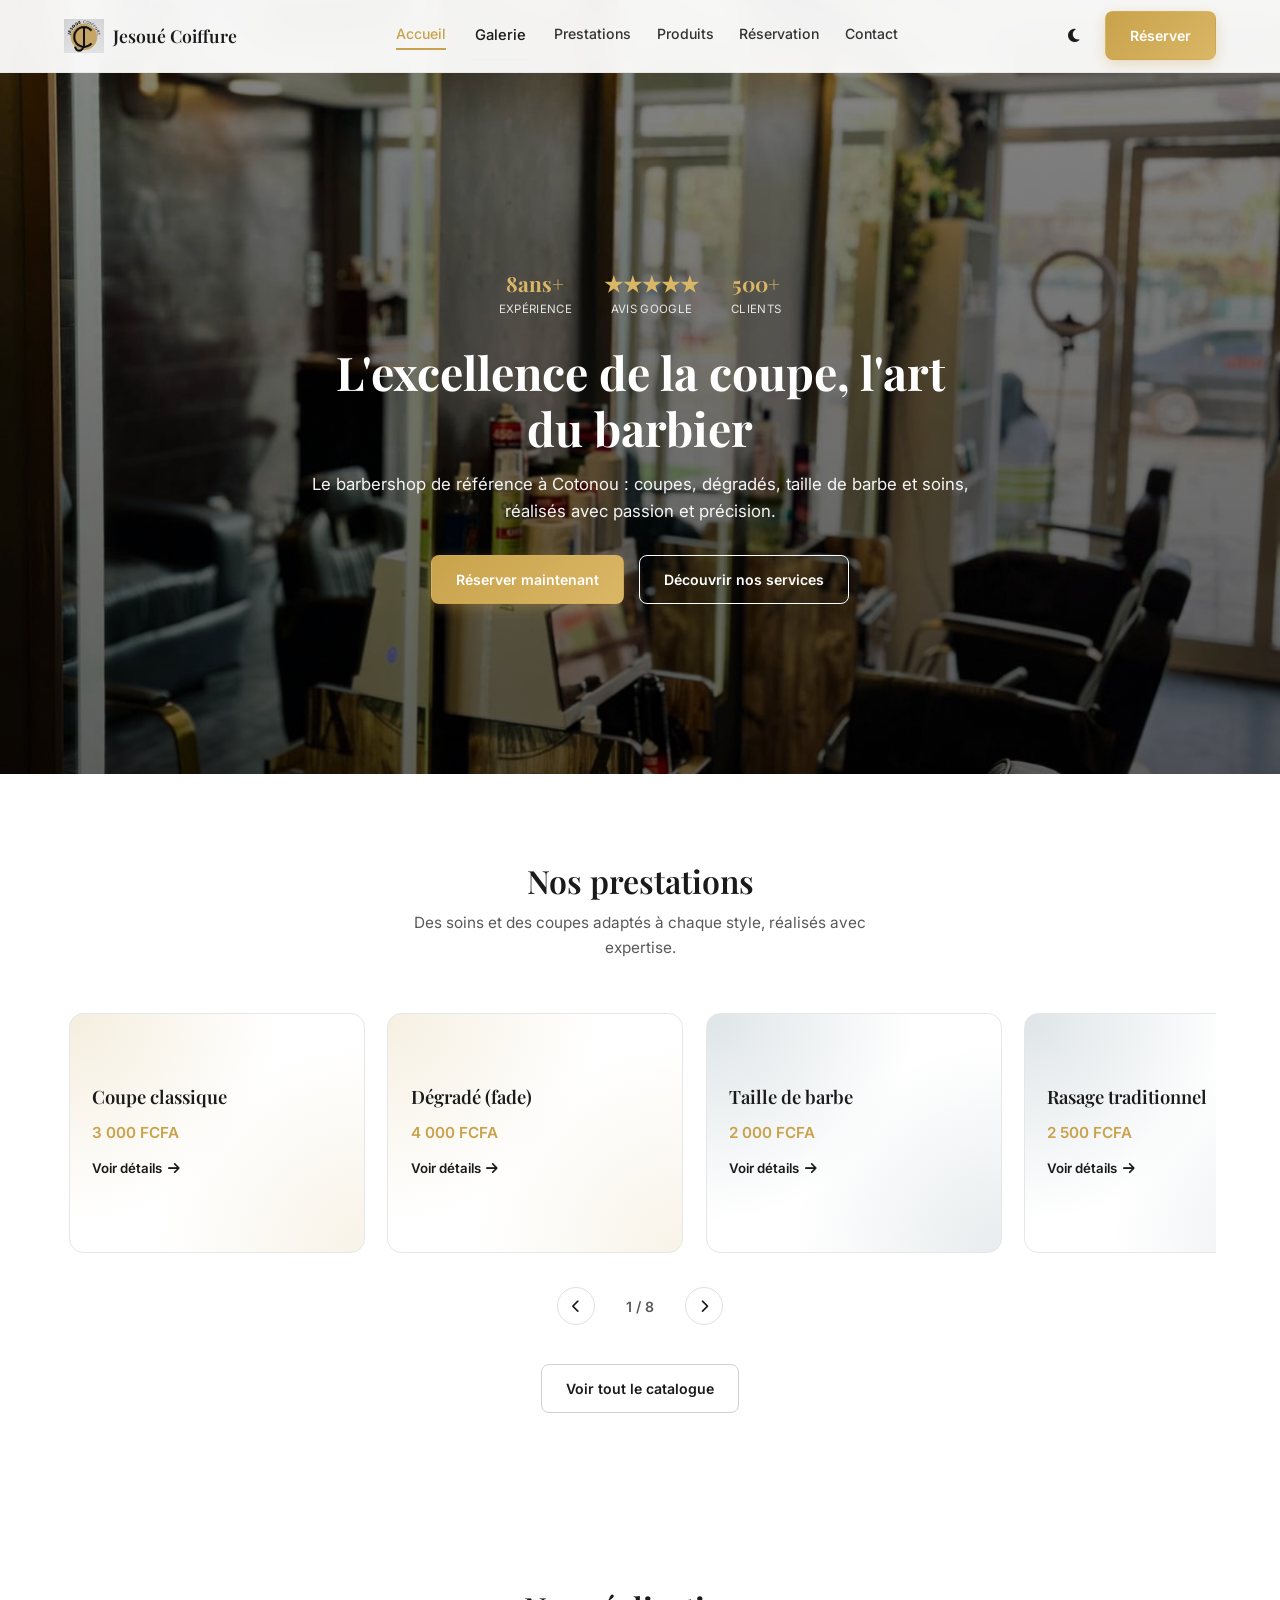
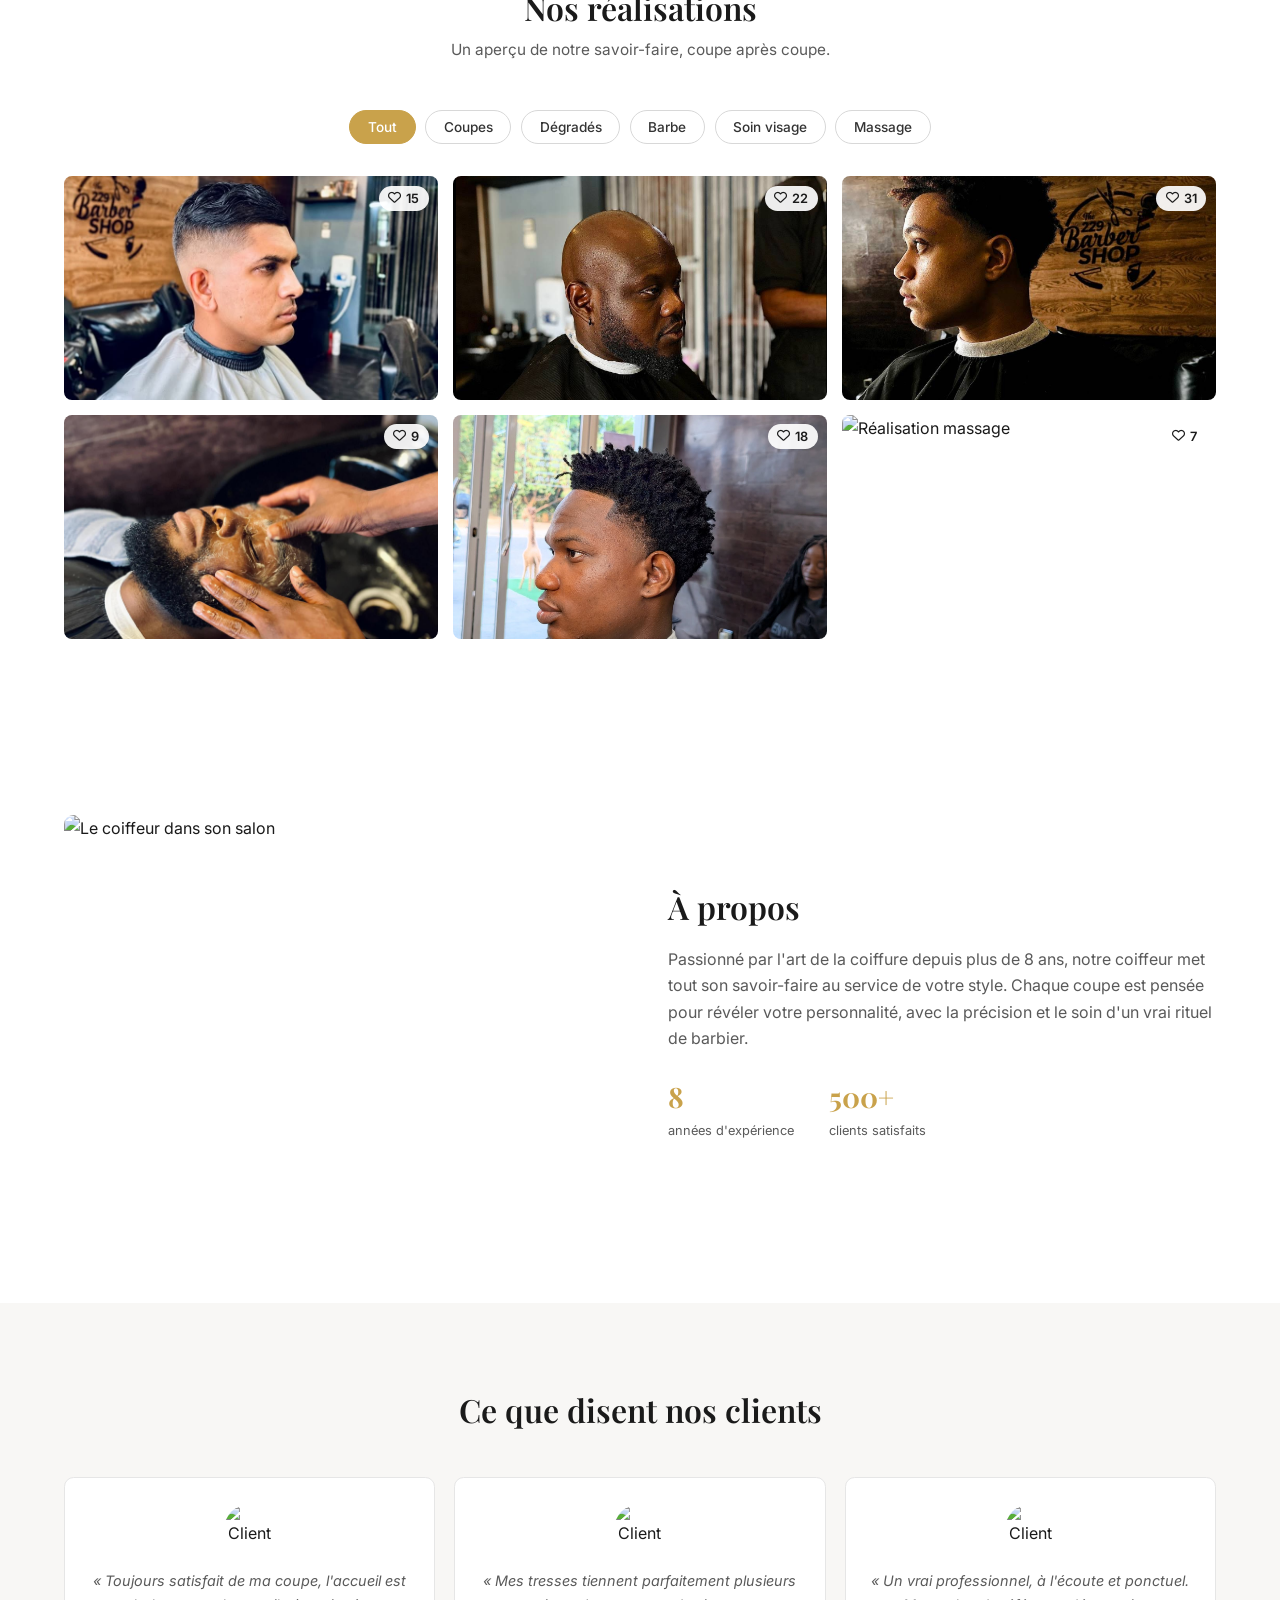
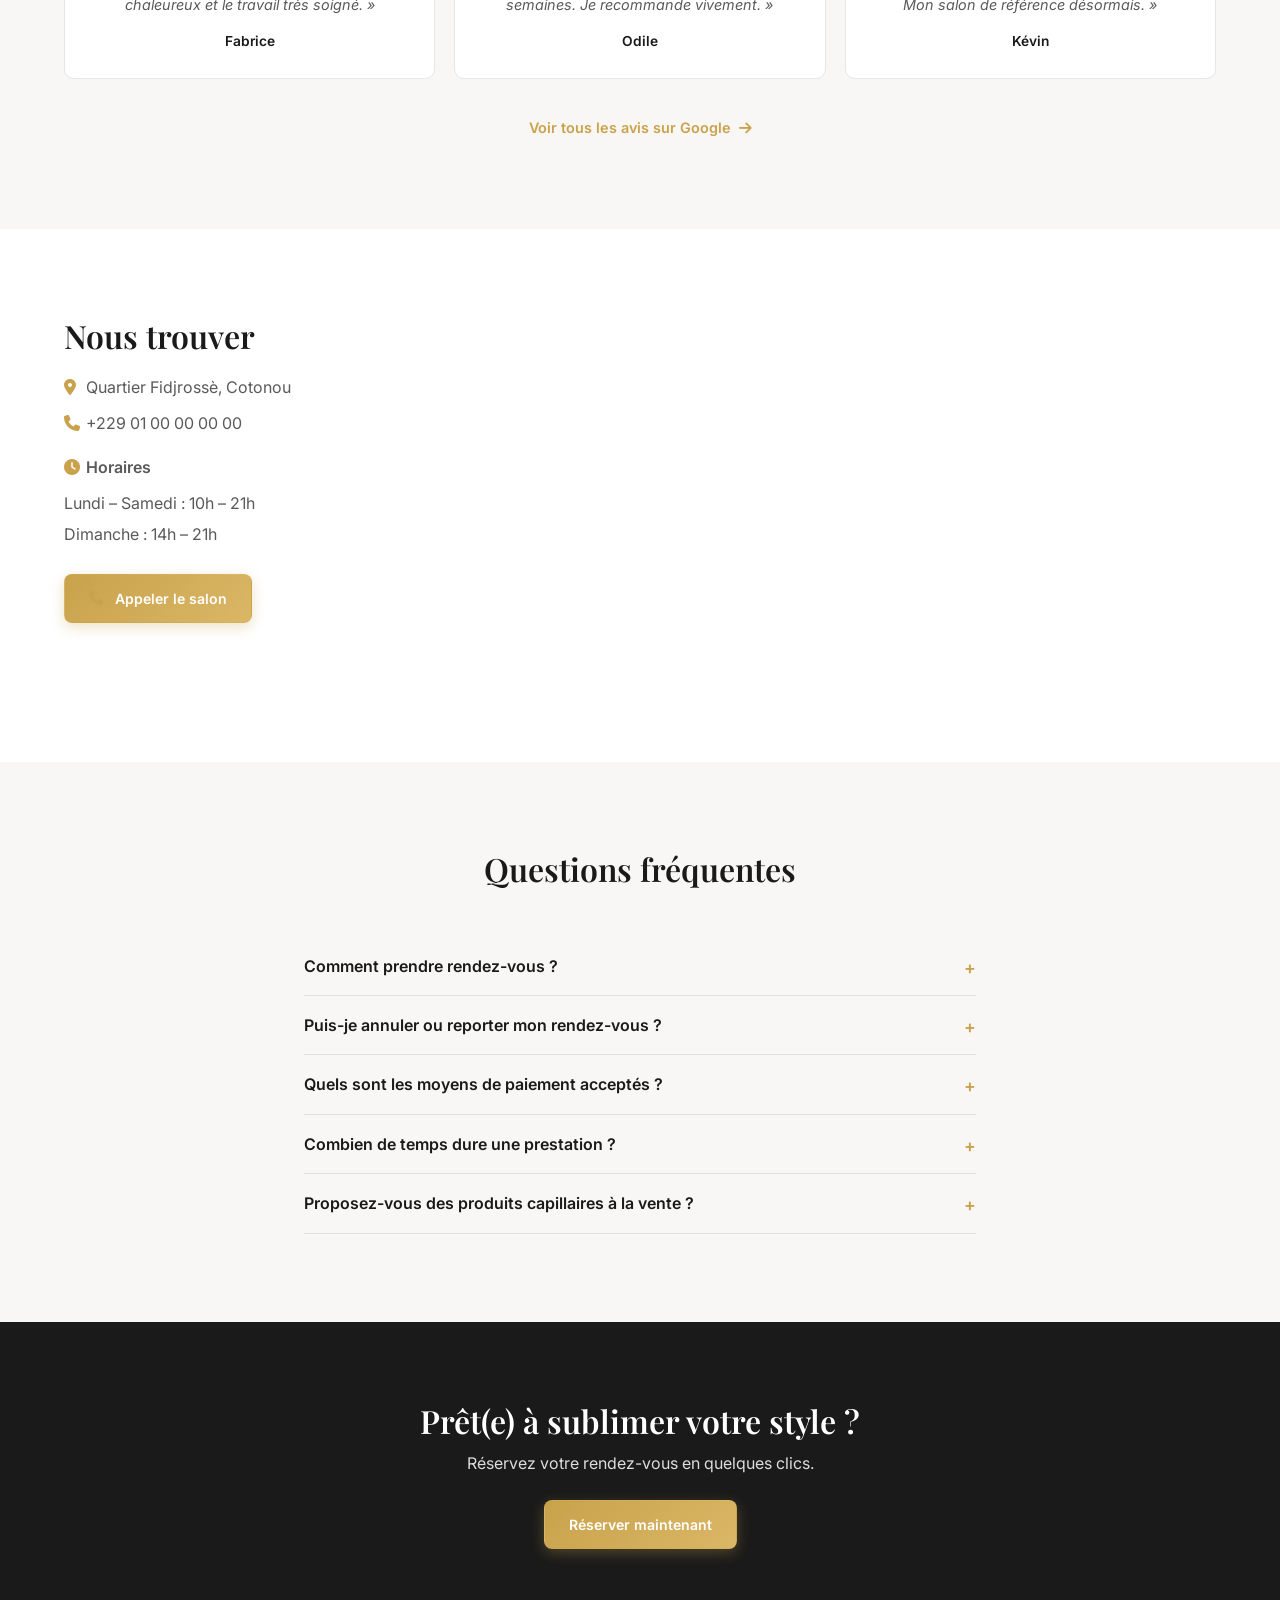
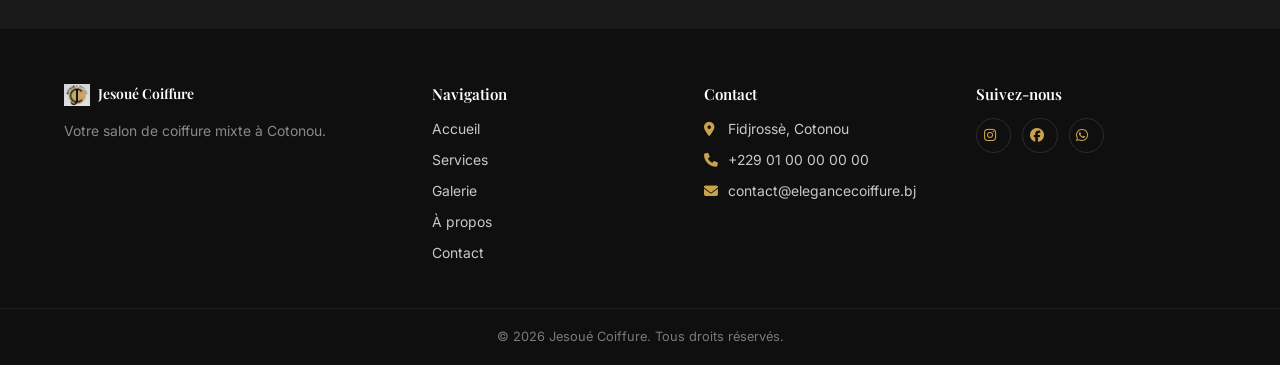
==== index.html @ 3d589f44 "Add files via upload" ====
<!DOCTYPE html>
<html lang="fr" data-theme="light">
<head>
  <meta charset="UTF-8">
  <meta name="viewport" content="width=device-width, initial-scale=1.0">
  <title>Jesoué Coiffure Salon de coiffure homme à Cotonou</title>
  <meta name="description" content="Jesoué Coiffure, salon de coiffure et barbier homme à Cotonou. Coupes, dégradés, taille de barbe et soins. Réservez votre rendez-vous en ligne.">

  <link rel="icon" type="image/png" href="img/logo-coif.jpg">

  <link rel="stylesheet" href="https://cdnjs.cloudflare.com/ajax/libs/font-awesome/6.5.1/css/all.min.css">

  <link rel="preconnect" href="https://fonts.googleapis.com">
  <link rel="preconnect" href="https://fonts.gstatic.com" crossorigin>
  <link href="https://fonts.googleapis.com/css2?family=Playfair+Display:wght@600;700;800&family=Inter:wght@400;500;600;700&display=swap" rel="stylesheet">

  <link rel="stylesheet" href="css/accueil.css">
</head>
<body>

  <!-- Navigation -->
  <header class="navbar" id="navbar">
    <div class="nav-conteneur">
      <a href="index.html" class="nav-logo">
        <img src="img/logo-coif.jpg" alt="Logo Jesoué Coiffure" class="nav-logo-img">
        <span class="nav-logo-nom">Jesoué Coiffure</span>
      </a>

      <nav class="nav-capsule-wrap">
        <a href="index.html" class="nav-lien nav-lien--actif">Accueil</a>
        <a href="index.html#galerie" class="nav-mobile-lien">Galerie</a>
        <a href="services.html" class="nav-lien">Prestations</a>
        <a href="produits.html" class="nav-lien">Produits</a>
        <a href="reservation.html" class="nav-lien">Réservation</a>
        <a href="index.html#contact" class="nav-lien">Contact</a>
      </nav>

      <div class="nav-droite">
        <button class="nav-outil-btn" id="themeToggle" aria-label="Changer de thème">
          <i class="fa-solid fa-moon"></i>
        </button>
        <a href="reservation.html" class="bouton-principal nav-cta">Réserver</a>
        <button class="hamburger" id="burgerBtn" aria-label="Ouvrir le menu">
          <i class="fa-solid fa-bars"></i>
        </button>
      </div>
    </div>

    <!-- Menu mobile déroulant -->
    <div class="nav-mobile" id="navMobile">
      <a href="index.html" class="nav-mobile-lien">Accueil</a>
      <a href="index.html#galerie" class="nav-mobile-lien">Galerie</a>
      <a href="services.html" class="nav-mobile-lien">Prestations</a>
      <a href="produits.html" class="nav-mobile-lien">Produits</a>
      <a href="reservation.html" class="nav-mobile-lien">Réservation</a>
      <a href="index.html#contact" class="nav-mobile-lien">Contact</a>
      <a href="reservation.html" class="bouton-principal nav-mobile-cta">Réserver</a>
    </div>
  </header>

  <!-- Héros -->
  <section class="hero">
    <div class="hero-voile"></div>
    <div class="hero-contenu">
      <div class="hero-badges">
        <div class="hero-badge">
          <span class="hero-badge-nombre">8ans+</span>
          <span class="hero-badge-libelle">Expérience</span>
        </div>
        <div class="hero-badge">
          <span class="hero-badge-nombre">★★★★★</span>
          <span class="hero-badge-libelle">Avis Google</span>
        </div>
        <div class="hero-badge">
          <span class="hero-badge-nombre">500+</span>
          <span class="hero-badge-libelle">Clients</span>
        </div>
      </div>
      <h1 class="hero-titre">L'excellence de la coupe, l'art du barbier</h1>
      <p class="hero-soustitre">Le barbershop de référence à Cotonou : coupes, dégradés, taille de barbe et soins, réalisés avec passion et précision.</p>
      <div class="hero-boutons">
        <a href="reservation.html" class="bouton-principal">Réserver maintenant</a>
        <a href="services.html" class="bouton-secondaire">Découvrir nos services</a>
      </div>
    </div>
  </section>

  <!-- Services (aperçu en cartes) -->
  <section class="section" id="services">
    <div class="section-conteneur">
      <div class="section-entete">
        <h2>Nos prestations</h2>
        <p>Des soins et des coupes adaptés à chaque style, réalisés avec expertise.</p>
      </div>

      <div class="grille-services">
        <article class="carte-service carte-service--coupe" data-service-id="coupe-classique">
          <div class="carte-service-corps">
            <h3 class="carte-service-titre">Coupe classique</h3>
            <p class="carte-service-prix">3 000 FCFA</p>
            <a href="services.html#coupe-classique" class="lien-details">Voir détails <i class="fa-solid fa-arrow-right"></i></a>
          </div>
        </article>

        <article class="carte-service carte-service--degrade" data-service-id="degrade-fade">
          <div class="carte-service-corps">
            <h3 class="carte-service-titre">Dégradé (fade)</h3>
            <p class="carte-service-prix">4 000 FCFA</p>
            <a href="services.html#degrade-fade" class="lien-details">Voir détails <i class="fa-solid fa-arrow-right"></i></a>
          </div>
        </article>

        <article class="carte-service carte-service--barbe" data-service-id="taille-barbe">
          <div class="carte-service-corps">
            <h3 class="carte-service-titre">Taille de barbe</h3>
            <p class="carte-service-prix">2 000 FCFA</p>
            <a href="services.html#taille-barbe" class="lien-details">Voir détails <i class="fa-solid fa-arrow-right"></i></a>
          </div>
        </article>

        <article class="carte-service carte-service--barbe" data-service-id="rasage">
          <div class="carte-service-corps">
            <h3 class="carte-service-titre">Rasage traditionnel</h3>
            <p class="carte-service-prix">2 500 FCFA</p>
            <a href="services.html#rasage" class="lien-details">Voir détails <i class="fa-solid fa-arrow-right"></i></a>
          </div>
        </article>

        <article class="carte-service carte-service--soin" data-service-id="soin-visage">
          <div class="carte-service-corps">
            <h3 class="carte-service-titre">Soin visage</h3>
            <p class="carte-service-prix">4 000 FCFA</p>
            <a href="services.html#soin-visage" class="lien-details">Voir détails <i class="fa-solid fa-arrow-right"></i></a>
          </div>
        </article>

        <article class="carte-service carte-service--soin" data-service-id="massage">
          <div class="carte-service-corps">
            <h3 class="carte-service-titre">Massage</h3>
            <p class="carte-service-prix">5 000 FCFA</p>
            <a href="services.html#massage" class="lien-details">Voir détails <i class="fa-solid fa-arrow-right"></i></a>
          </div>
        </article>

        <article class="carte-service carte-service--coupe" data-service-id="locks">
          <div class="carte-service-corps">
            <h3 class="carte-service-titre">Locks</h3>
            <p class="carte-service-prix">7 000 FCFA</p>
            <a href="services.html#locks" class="lien-details">Voir détails <i class="fa-solid fa-arrow-right"></i></a>
          </div>
        </article>

        <article class="carte-service carte-service--soin" data-service-id="soin-capillaire">
          <div class="carte-service-corps">
            <h3 class="carte-service-titre">Soin capillaire</h3>
            <p class="carte-service-prix">4 500 FCFA</p>
            <a href="services.html#soin-capillaire" class="lien-details">Voir détails <i class="fa-solid fa-arrow-right"></i></a>
          </div>
        </article>
      </div>
      <div class="services-nav">
        <button class="services-nav-fleche" id="flecheGauche" aria-label="Prestation précédente">
          <i class="fa-solid fa-chevron-left"></i>
        </button>
        <span class="services-compteur"><span id="indexActuel">1</span> / <span id="indexTotal">8</span></span>
        <button class="services-nav-fleche" id="flecheDroite" aria-label="Prestation suivante">
          <i class="fa-solid fa-chevron-right"></i>
        </button>
      </div>

      <div class="services-cta">
        <a href="services.html" class="bouton-secondaire">Voir tout le catalogue</a>
      </div>
    </div>
  </section>


  <!-- Galerie -->
  <section class="section galerie-section" id="galerie">
    <div class="section-conteneur">
      <div class="section-entete">
        <h2>Nos réalisations</h2>
        <p>Un aperçu de notre savoir-faire, coupe après coupe.</p>
      </div>

      <div class="galerie-filtres" id="galerieFiltres">
        <button class="filtre-btn filtre-btn--actif" data-filtre="tout">Tout</button>
        <button class="filtre-btn" data-filtre="coupe">Coupes</button>
        <button class="filtre-btn" data-filtre="degrade">Dégradés</button>
        <button class="filtre-btn" data-filtre="barbe">Barbe</button>
        <button class="filtre-btn" data-filtre="soin-visage">Soin visage</button>
        <button class="filtre-btn" data-filtre="massage">Massage</button>
      </div>

      <div class="galerie-grille" id="galerieGrille">
        <div class="galerie-carte" data-categorie="coupe">
          <img src="img/photo5.jpg" alt="Réalisation coupe" class="galerie-image">
          <button class="bouton-jaime" aria-label="Ajouter aux favoris" data-jaime="false" data-compte="15">
            <i class="fa-regular fa-heart"></i>
            <span class="bouton-jaime-compte">15</span>
          </button>
        </div>
        <div class="galerie-carte" data-categorie="barbe">
          <img src="img/photo8.png" alt="Réalisation barbe" class="galerie-image">
          <button class="bouton-jaime" aria-label="Ajouter aux favoris" data-jaime="false" data-compte="22">
            <i class="fa-regular fa-heart"></i>
            <span class="bouton-jaime-compte">22</span>
          </button>
        </div>
        <div class="galerie-carte" data-categorie="degrade">
          <img src="img/photo9.png" alt="Réalisation dégradé" class="galerie-image">
          <button class="bouton-jaime" aria-label="Ajouter aux favoris" data-jaime="false" data-compte="31">
            <i class="fa-regular fa-heart"></i>
            <span class="bouton-jaime-compte">31</span>
          </button>
        </div>
        <div class="galerie-carte" data-categorie="soin-visage">
          <img src="img/photo1.jpg" alt="Réalisation soin visage" class="galerie-image">
          <button class="bouton-jaime" aria-label="Ajouter aux favoris" data-jaime="false" data-compte="9">
            <i class="fa-regular fa-heart"></i>
            <span class="bouton-jaime-compte">9</span>
          </button>
        </div>
        <div class="galerie-carte" data-categorie="coupe">
          <img src="img/photo2.jpg" alt="Réalisation coupe" class="galerie-image">
          <button class="bouton-jaime" aria-label="Ajouter aux favoris" data-jaime="false" data-compte="18">
            <i class="fa-regular fa-heart"></i>
            <span class="bouton-jaime-compte">18</span>
          </button>
        </div>
        <div class="galerie-carte" data-categorie="massage">
          <img src="https://images.unsplash.com/photo-1544161515-4ab6ce6db874?auto=format&fit=crop&w=500&q=70" alt="Réalisation massage" class="galerie-image">
          <button class="bouton-jaime" aria-label="Ajouter aux favoris" data-jaime="false" data-compte="7">
            <i class="fa-regular fa-heart"></i>
            <span class="bouton-jaime-compte">7</span>
          </button>
        </div>
      </div>
    </div>
  </section>

  <!-- À propos -->
  <section class="section" id="apropos">
    <div class="section-conteneur apropos-grille">
      <div class="apropos-image">
        <img src="https://images.unsplash.com/photo-1503951914875-452162b0f3f1?auto=format&fit=crop&w=700&q=70" alt="Le coiffeur dans son salon">
      </div>
      <div class="apropos-contenu">
        <h2 class="apropos-titre">À propos</h2>
        <p class="apropos-texte">
          Passionné par l'art de la coiffure depuis plus de 8 ans, notre coiffeur met tout son
          savoir-faire au service de votre style. Chaque coupe est pensée pour révéler votre
          personnalité, avec la précision et le soin d'un vrai rituel de barbier.
        </p>
        <div class="apropos-stats">
          <div class="statistique">
            <span class="statistique-nombre">8</span>
            <span class="statistique-libelle">années d'expérience</span>
          </div>
          <div class="statistique">
            <span class="statistique-nombre">500+</span>
            <span class="statistique-libelle">clients satisfaits</span>
          </div>
        </div>
      </div>
    </div>
  </section>

  <!-- Avis clients -->
  <section class="section avis-section">
    <div class="section-conteneur">
      <div class="section-entete">
        <h2>Ce que disent nos clients</h2>
      </div>

      <div class="avis-grille">
        <article class="carte-avis">
          <img src="https://i.pravatar.cc/100?img=12" alt="Client" class="carte-avis-photo">
          <p class="carte-avis-message">« Toujours satisfait de ma coupe, l'accueil est chaleureux et le travail très soigné. »</p>
          <p class="carte-avis-nom">Fabrice</p>
        </article>

        <article class="carte-avis">
          <img src="https://i.pravatar.cc/100?img=32" alt="Client" class="carte-avis-photo">
          <p class="carte-avis-message">« Mes tresses tiennent parfaitement plusieurs semaines. Je recommande vivement. »</p>
          <p class="carte-avis-nom">Odile</p>
        </article>

        <article class="carte-avis">
          <img src="https://i.pravatar.cc/100?img=51" alt="Client" class="carte-avis-photo">
          <p class="carte-avis-message">« Un vrai professionnel, à l'écoute et ponctuel. Mon salon de référence désormais. »</p>
          <p class="carte-avis-nom">Kévin</p>
        </article>
      </div>

      <div class="avis-cta">
        <a href="https://www.google.com/maps" target="_blank" rel="noopener" class="lien-avis-google">
          Voir tous les avis sur Google <i class="fa-solid fa-arrow-right"></i>
        </a>
      </div>
    </div>
  </section>

  <!-- Localisation -->
  <section class="section" id="contact">
    <div class="section-conteneur localisation-grille">
      <div class="localisation-infos">
        <h2 class="localisation-titre">Nous trouver</h2>
        <p><i class="fa-solid fa-location-dot"></i> Quartier Fidjrossè, Cotonou</p>
        <p><i class="fa-solid fa-phone"></i> +229 01 00 00 00 00</p>
        <p class="localisation-horaires-titre"><i class="fa-solid fa-clock"></i> Horaires</p>
        <ul class="localisation-horaires">
          <li>Lundi – Samedi : 10h – 21h</li>
          <li>Dimanche : 14h – 21h</li>
        </ul>
        <a href="tel:+22957114087" class="bouton-principal localisation-appel">
          <i class="fa-solid fa-phone"></i> Appeler le salon
        </a>
      </div>
      <div class="localisation-carte">
        <iframe
          src="https://www.google.com/maps?q=Cotonou&output=embed"
          width="100%"
          height="350"
          style="border:0;"
          allowfullscreen=""
          loading="lazy"
          referrerpolicy="no-referrer-when-downgrade">
        </iframe>
      </div>
    </div>
  </section>

  <!-- FAQ -->
  <section class="section faq-section">
    <div class="section-conteneur">
      <div class="section-entete">
        <h2>Questions fréquentes</h2>
      </div>

      <div class="faq-liste">
        <details class="faq-item">
          <summary>Comment prendre rendez-vous ?</summary>
          <p>Vous pouvez réserver directement en ligne via notre page de réservation, en choisissant vos prestations et le créneau qui vous convient.</p>
        </details>

        <details class="faq-item">
          <summary>Puis-je annuler ou reporter mon rendez-vous ?</summary>
          <p>Oui, contactez-nous au moins 2 heures avant votre créneau pour reporter ou annuler sans frais.</p>
        </details>

        <details class="faq-item">
          <summary>Quels sont les moyens de paiement acceptés ?</summary>
          <p>Nous acceptons les espèces et les paiements mobile money (MTN, Moov).</p>
        </details>

        <details class="faq-item">
          <summary>Combien de temps dure une prestation ?</summary>
          <p>Comptez en moyenne 30 à 45 minutes pour une coupe, et jusqu'à 2 heures pour des tresses.</p>
        </details>

        <details class="faq-item">
          <summary>Proposez-vous des produits capillaires à la vente ?</summary>
          <p>Oui, une sélection de produits d'entretien est disponible directement au salon.</p>
        </details>
      </div>
    </div>
  </section>

  <!-- Appel à l'action final -->
  <section class="cta-final">
    <div class="section-conteneur">
      <h2>Prêt(e) à sublimer votre style ?</h2>
      <p>Réservez votre rendez-vous en quelques clics.</p>
      <a href="reservation.html" class="bouton-principal">Réserver maintenant</a>
    </div>
  </section>

  <!-- Pied de page -->
  <footer class="footer">
    <div class="footer-conteneur footer-grille">
      <div class="footer-colonne footer-marque">
        <div class="logofoot">
          <img src="img/logo-coif.jpg" alt="Logo Jesoué Coiffure" class="footer-logo">
          <p class="footer-nom">Jesoué Coiffure</p>
        </div>
        <p class="footer-accroche">Votre salon de coiffure mixte à Cotonou.</p>
      </div>

      <div class="footer-colonne">
        <h3 class="footer-titre-colonne">Navigation</h3>
        <a href="index.html">Accueil</a>
        <a href="services.html">Services</a>
        <a href="index.html#galerie">Galerie</a>
        <a href="index.html#apropos">À propos</a>
        <a href="index.html#contact">Contact</a>
      </div>

      <div class="footer-colonne">
        <h3 class="footer-titre-colonne">Contact</h3>
        <p><i class="fa-solid fa-location-dot"></i> Fidjrossè, Cotonou</p>
        <p><i class="fa-solid fa-phone"></i> +229 01 00 00 00 00</p>
        <p><i class="fa-solid fa-envelope"></i> contact@elegancecoiffure.bj</p>
      </div>

      <div class="footer-colonne">
        <h3 class="footer-titre-colonne">Suivez-nous</h3>
        <div class="footer-reseaux">
          <a href="#" aria-label="Instagram"><i class="fa-brands fa-instagram"></i></a>
          <a href="#" aria-label="Facebook"><i class="fa-brands fa-facebook"></i></a>
          <a href="#" aria-label="WhatsApp"><i class="fa-brands fa-whatsapp"></i></a>
        </div>
      </div>
    </div>

    <div class="footer-bas">
      <p>&copy; <span id="annee"></span> Jesoué Coiffure. Tous droits réservés.</p>
    </div>
  </footer>

  <script src="js/accueil.js"></script>
</body>
</html>
---- css/accueil.css ----
/* Élégance Coiffure — accueil.css
   Thème CLAIR par défaut | Dark mode via [data-theme="dark"]
   Polices : Playfair Display (titres) | Inter (textes)
   Couleurs directes — zéro variables CSS */

/* 1. RESET & BASE */
*, *::before, *::after {
  box-sizing: border-box;
  margin: 0;
  padding: 0;
}

html {
  scroll-behavior: smooth;
  font-size: 16px;
  overflow-x: hidden;
  width: 100%;
}

body {
  background-color: #ffffff;
  color: #1a1a1a;
  font-family: 'Inter', system-ui, sans-serif;
  line-height: 1.65;
  overflow-x: hidden;
  width: 100%;
  transition: background-color 0.3s ease, color 0.3s ease;
}

[data-theme="dark"] body { background-color: #121212; color: #f0f0f0; }

img { max-width: 100%; display: block; }

a { color: inherit; text-decoration: none; }

ul { list-style: none; }

button { font-family: inherit; cursor: pointer; }

h1, h2, h3 { font-family: 'Playfair Display', Georgia, serif; line-height: 1.2; }

h1 { font-size: clamp(1.7rem, 4.2vw, 2.9rem); font-weight: 700; }

h2 { font-size: clamp(1.5rem, 2.6vw, 2rem); font-weight: 600; }

h3 { font-size: 1.05rem; font-weight: 600; }

/* 2. UTILITAIRES */
.section-conteneur,
.nav-conteneur,
.footer-conteneur {
  max-width: 75rem;
  margin: 0 auto;
  padding: 0 1.5rem;
}

.section { padding: 5.5rem 1.5rem; }

.section-entete { text-align: center; margin-bottom: 3rem; }

.section-entete p {
  color: #5a5a5a;
  max-width: 30rem;
  margin: 0.6rem auto 0;
  font-size: 0.96rem;
}

[data-theme="dark"] .section-entete p { color: #a8a8a8; }

/* 3. BOUTONS */
.bouton-principal,
.bouton-secondaire {
  display: inline-flex;
  align-items: center;
  gap: 0.5rem;
  padding: 0.75rem 1.5rem;
  border-radius: 0.5rem;
  font-weight: 600;
  font-size: 0.88rem;
  transition: all 0.22s ease;
  border: 1.5px solid transparent;
  white-space: nowrap;
  cursor: pointer;
}

.bouton-principal {
  background: linear-gradient(135deg, #c9a24b, #dab766);
  color: #fff;
  box-shadow: 0 4px 14px rgba(201,162,75,0.32);
}

.bouton-principal:hover { transform: translateY(-2px); box-shadow: 0 8px 20px rgba(201,162,75,0.4); }

.bouton-secondaire {
  background: transparent;
  color: #1a1a1a;
  border-color: #cbd0d6;
}

.bouton-secondaire:hover { border-color: #c9a24b; color: #c9a24b; }

[data-theme="dark"] .bouton-secondaire { color: #f0f0f0; border-color: #3a3a3a; }

[data-theme="dark"] .bouton-secondaire:hover { border-color: #dab766; color: #dab766; }

/* 4. NAVBAR */
.navbar {
  position: fixed;
  top: 0;
  left: 0;
  width: 100%;
  z-index: 1000;
  padding: 0.7rem 1.5rem;
  background: rgba(255, 255, 255, 0.94);
  backdrop-filter: blur(16px);
  -webkit-backdrop-filter: blur(16px);
  border-bottom: 1px solid #e8e8e8;
}

[data-theme="dark"] .navbar { background: rgba(18, 18, 18, 0.94); border-color: #2a2a2a; }

.nav-conteneur {
  display: flex;
  align-items: center;
  justify-content: space-between;
  gap: 1.5rem;
  width: 100%;
  max-width: 75rem;
}

.nav-logo {
  display: flex;
  align-items: center;
  gap: 0.55rem;
  flex-shrink: 0;
  white-space: nowrap;
}

.nav-logo-img {
  width: 2.5rem;
  height: 2.5rem;
  object-fit: contain;
  flex-shrink: 0;
}

.nav-logo-nom {
  font-family: 'Playfair Display', Georgia, serif;
  font-weight: 600;
  font-size: 1.1rem;
  color: #1a1a1a;
}

[data-theme="dark"] .nav-logo-nom { color: #f5f5f5; }

.nav-capsule-wrap {
  display: flex;
  align-items: center;
  gap: 1.6rem;
}

.nav-lien {
  font-size: 0.88rem;
  font-weight: 500;
  color: #333333;
  padding-bottom: 0.2rem;
  border-bottom: 2px solid transparent;
  transition: color 0.2s ease, border-color 0.2s ease;
}

.nav-lien:hover, .nav-lien--actif { color: #c9a24b; border-bottom-color: #c9a24b; }

[data-theme="dark"] .nav-lien { color: #cfcfcf; }

[data-theme="dark"] .nav-lien:hover, [data-theme="dark"] .nav-lien--actif { color: #dab766; border-bottom-color: #dab766; }

.nav-droite {
  display: flex;
  align-items: center;
  gap: 0.9rem;
  flex-shrink: 0;
}

.nav-outil-btn {
  width: 2.1rem;
  height: 2.1rem;
  border-radius: 50%;
  background: transparent;
  border: none;
  color: #1a1a1a;
  font-size: 0.95rem;
  display: flex;
  align-items: center;
  justify-content: center;
  transition: background 0.2s ease;
}

.nav-outil-btn:hover { background: rgba(0,0,0,0.06); }

[data-theme="dark"] .nav-outil-btn { color: #f0f0f0; }

[data-theme="dark"] .nav-outil-btn:hover { background: rgba(255,255,255,0.08); }

.hamburger {
  display: none;
  width: 2.1rem;
  height: 2.1rem;
  border-radius: 50%;
  background: transparent;
  border: none;
  color: #1a1a1a;
  font-size: 1.05rem;
  align-items: center;
  justify-content: center;
}

[data-theme="dark"] .hamburger { color: #f0f0f0; }

.nav-mobile {
  display: none;
  flex-direction: column;
  gap: 0.2rem;
  padding: 0.5rem 1.5rem 1rem;
  border-top: 1px solid #e8e8e8;
}

[data-theme="dark"] .nav-mobile { border-color: #2a2a2a; }

.nav-mobile.ouvert { display: flex; }

.nav-mobile-lien {
  padding: 0.75rem 0.2rem;
  font-size: 0.92rem;
  font-weight: 500;
  border-bottom: 1px solid #f0f0f0;
}

[data-theme="dark"] .nav-mobile-lien { border-color: #232323; }

.nav-mobile-cta { margin-top: 0.8rem; justify-content: center; }

/* 5. HÉROS */
.hero {
  position: relative;
  min-height: 86vh;
  display: flex;
  align-items: center;
  justify-content: center;
  text-align: center;
  padding: 6rem 1.5rem 0;
  background-image: url('../img/fond1.jpg');
  background-size: cover;
  background-position: center;
}

.hero-voile {
  position: absolute;
  inset: 0;
  background: linear-gradient(180deg, rgba(0,0,0,0.45) 0%, rgba(0,0,0,0.62) 100%);
}

.hero-badges {
  display: flex;
  justify-content: center;
  gap: 2rem;
  margin-bottom: 1.6rem;
}

.hero-badge {
  display: flex;
  flex-direction: column;
  align-items: center;
  color: #ffffff;
}

.hero-badge-nombre {
  font-family: 'Playfair Display', Georgia, serif;
  font-size: 1.3rem;
  font-weight: 700;
  color: #dab766;
}

.hero-badge-libelle {
  font-size: 0.72rem;
  opacity: 0.85;
  text-transform: uppercase;
  letter-spacing: 0.03em;
}

.hero-contenu {
  position: relative;
  z-index: 1;
  max-width: 42rem;
  color: #ffffff;
}

.hero-titre { margin-bottom: 0.9rem; color: #ffffff; }

.hero-soustitre { font-size: 1.05rem; margin-bottom: 1.8rem; opacity: 0.95; }

.hero-boutons {
  display: flex;
  gap: 0.9rem;
  justify-content: center;
  flex-wrap: wrap;
}

.hero-boutons .bouton-secondaire { border-color: #ffffff; color: #ffffff; }

.hero-boutons .bouton-secondaire:hover { background-color: #ffffff; color: #1a1a1a; }

/* 6. SERVICES (CARTES SANS PHOTO) */
.grille-services {
  display: flex;
  gap: 1.4rem;
  overflow-x: auto;
  scroll-snap-type: x mandatory;
  scrollbar-width: none;
  padding: 0.3rem 0.3rem 0.5rem;
}
.grille-services::-webkit-scrollbar { display: none; }

.carte-service {
  flex: 0 0 18.5rem;
  min-height: 15rem;
  scroll-snap-align: center;
  border-radius: 0.9rem;
  border: 1px solid #e6e6e6;
  background-color: #ffffff;
  background-image: radial-gradient(circle at top left, rgba(201,162,75,0.16), transparent 55%),
                     radial-gradient(circle at bottom right, rgba(201,162,75,0.12), transparent 55%);
  transition: transform 0.2s ease;
}
.carte-service:hover { transform: translateY(-4px); }
[data-theme="dark"] .carte-service { background-color: #1e1e1e; border-color: #2c2c2c; }

/* Couleur des coins selon la catégorie */
.carte-service--coupe {
  background-image: radial-gradient(circle at top left, rgba(201,162,75,0.18), transparent 55%),
                     radial-gradient(circle at bottom right, rgba(201,162,75,0.13), transparent 55%);
}
.carte-service--barbe {
  background-image: radial-gradient(circle at top left, rgba(74,109,124,0.18), transparent 55%),
                     radial-gradient(circle at bottom right, rgba(74,109,124,0.13), transparent 55%);
}
.carte-service--soin {
  background-image: radial-gradient(circle at top left, rgba(138,109,143,0.18), transparent 55%),
                     radial-gradient(circle at bottom right, rgba(138,109,143,0.13), transparent 55%);
}

.carte-service-corps { padding: 1.5rem 1.4rem; height: 100%; display: flex; flex-direction: column; justify-content: center; }

.carte-service-titre { font-size: 1.15rem; margin-bottom: 0.7rem; }

.carte-service-prix { font-size: 0.95rem; color: #c9a24b; font-weight: 600; margin-bottom: 0.8rem; }

.lien-details {
  display: inline-flex;
  align-items: center;
  gap: 0.35rem;
  font-size: 0.83rem;
  font-weight: 600;
  color: #1a1a1a;
  border-bottom: 1px solid transparent;
  transition: border-color 0.2s ease, color 0.2s ease;
}
.lien-details:hover { border-color: #c9a24b; color: #c9a24b; }
[data-theme="dark"] .lien-details { color: #f0f0f0; }

.services-cta { text-align: center; margin-top: 2.4rem; }

.services-nav {
  display: flex;
  align-items: center;
  justify-content: center;
  gap: 1.2rem;
  margin-top: 1.6rem;
}

.services-nav-fleche {
  width: 2.4rem;
  height: 2.4rem;
  border-radius: 50%;
  border: 1px solid #e0e0e0;
  background-color: #ffffff;
  color: #1a1a1a;
  display: flex;
  align-items: center;
  justify-content: center;
  transition: background 0.2s ease, color 0.2s ease;
}
.services-nav-fleche:hover { background-color: #c9a24b; color: #ffffff; }
[data-theme="dark"] .services-nav-fleche { background-color: #1e1e1e; border-color: #2f2f2f; color: #f0f0f0; }

.services-compteur { font-size: 0.88rem; font-weight: 600; color: #5a5a5a; min-width: 3.2rem; text-align: center; }
[data-theme="dark"] .services-compteur { color: #b0b0b0; }

/* 7. GALERIE (avec bouton j'aime) */
.galerie-filtres {
  display: flex;
  justify-content: center;
  flex-wrap: wrap;
  gap: 0.6rem;
  margin-bottom: 2rem;
}

.filtre-btn {
  padding: 0.5rem 1.1rem;
  border-radius: 999px;
  border: 1.5px solid #d8d8d8;
  background: transparent;
  color: #333333;
  font-size: 0.85rem;
  font-weight: 500;
  transition: all 0.2s ease;
}
.filtre-btn:hover { border-color: #c9a24b; color: #c9a24b; }
.filtre-btn--actif { background: #c9a24b; border-color: #c9a24b; color: #ffffff; }
[data-theme="dark"] .filtre-btn { border-color: #3a3a3a; color: #d8d8d8; }
[data-theme="dark"] .filtre-btn--actif { background: #c9a24b; color: #1a1a1a; }

.galerie-grille {
  display: grid;
  grid-template-columns: repeat(3, 1fr);
  gap: 0.9rem;
}

.galerie-carte { position: relative; overflow: hidden; border-radius: 0.5rem; }

.galerie-image { width: 100%; height: 14rem; object-fit: cover; transition: transform 0.35s ease; }
.galerie-carte:hover .galerie-image { transform: scale(1.05); }

.galerie-carte.cachee { display: none; }

.galerie-carte .bouton-jaime {
  position: absolute;
  top: 0.6rem;
  right: 0.6rem;
  display: flex;
  align-items: center;
  gap: 0.3rem;
  padding: 0.3rem 0.6rem;
  border-radius: 999px;
  border: none;
  background: rgba(255,255,255,0.92);
  color: #1a1a1a;
  font-size: 0.8rem;
  font-weight: 600;
  transition: transform 0.15s ease;
}
.bouton-jaime:hover { transform: scale(1.06); }
.bouton-jaime[data-jaime="true"] { color: #e0475a; }

/* 8. À PROPOS */
/* 8. À PROPOS */
.apropos-grille {
  display: grid;
  grid-template-columns: 1fr 1fr;
  gap: 3.5rem;
  align-items: center;
}

.apropos-image img {
  border-radius: 0.6rem;
  width: 100%;
  height: 25rem;
  object-fit: cover;
}

.apropos-titre { text-align: left; margin-bottom: 1.2rem; }

.apropos-texte { color: #5a5a5a; margin-bottom: 1.4rem; }

[data-theme="dark"] .apropos-texte { color: #b0b0b0; }

.apropos-stats { display: flex; gap: 2.2rem; }

.statistique { display: flex; flex-direction: column; }

.statistique-nombre {
  font-family: 'Playfair Display', Georgia, serif;
  font-size: 1.75rem;
  font-weight: 700;
  color: #c9a24b;
}

.statistique-libelle { font-size: 0.8rem; color: #5a5a5a; }

[data-theme="dark"] .statistique-libelle { color: #a8a8a8; }

/* 9. AVIS CLIENTS */
.avis-section { background-color: #f8f7f5; }

[data-theme="dark"] .avis-section { background-color: #171717; }

.avis-grille {
  display: grid;
  grid-template-columns: repeat(3, 1fr);
  gap: 1.2rem;
}

.carte-avis {
  background-color: #ffffff;
  border: 1px solid #e6e6e6;
  border-radius: 0.6rem;
  padding: 1.6rem 1.4rem;
  text-align: center;
}

[data-theme="dark"] .carte-avis { background-color: #1e1e1e; border-color: #2c2c2c; }

.carte-avis-photo {
  width: 3.2rem;
  height: 3.2rem;
  border-radius: 50%;
  object-fit: cover;
  margin: 0 auto 0.9rem;
}

.carte-avis-message {
  font-size: 0.9rem;
  color: #5a5a5a;
  margin-bottom: 0.8rem;
  font-style: italic;
}

[data-theme="dark"] .carte-avis-message { color: #b0b0b0; }

.carte-avis-nom { font-weight: 600; font-size: 0.86rem; }

.avis-cta { text-align: center; margin-top: 2.2rem; }

.lien-avis-google {
  display: inline-flex;
  align-items: center;
  gap: 0.5rem;
  font-weight: 600;
  font-size: 0.9rem;
  color: #c9a24b;
  border-bottom: 1.5px solid transparent;
  transition: border-color 0.2s ease;
}

.lien-avis-google:hover { border-bottom-color: #c9a24b; }

/* 10. LOCALISATION */
.localisation-grille {
  display: grid;
  grid-template-columns: 1fr 1fr;
  gap: 3.5rem;
  align-items: start;
}

.localisation-titre { text-align: left; margin-bottom: 1.2rem; }

.localisation-infos p { margin-bottom: 0.6rem; color: #5a5a5a; }

[data-theme="dark"] .localisation-infos p { color: #b0b0b0; }

.localisation-infos i { color: #c9a24b; width: 1.1rem; }

.localisation-horaires-titre {
  margin-top: 1.1rem;
  font-weight: 600;
  color: #1a1a1a;
}

[data-theme="dark"] .localisation-horaires-titre { color: #f0f0f0; }

.localisation-horaires { margin-top: 0.4rem; }

.localisation-horaires li { color: #5a5a5a; margin-bottom: 0.25rem; }

[data-theme="dark"] .localisation-horaires li { color: #b0b0b0; }

.localisation-appel { margin-top: 1.4rem; }

.localisation-carte iframe { border-radius: 0.6rem; }

/* 11. FAQ */
.faq-section { background-color: #f8f7f5; }

[data-theme="dark"] .faq-section { background-color: #171717; }

.faq-liste { max-width: 42rem; margin: 0 auto; }

.faq-item { border-bottom: 1px solid #e0e0e0; padding: 1rem 0; }

[data-theme="dark"] .faq-item { border-color: #2c2c2c; }

.faq-item summary {
  cursor: pointer;
  font-weight: 600;
  list-style: none;
}

.faq-item summary::-webkit-details-marker { display: none; }

.faq-item summary::after {
  content: "+";
  float: right;
  font-size: 1.1rem;
  color: #c9a24b;
}

.faq-item[open] summary::after { content: "−"; }

.faq-item p {
  margin-top: 0.6rem;
  color: #5a5a5a;
  font-size: 0.9rem;
}

[data-theme="dark"] .faq-item p { color: #b0b0b0; }

/* 12. CTA FINAL */
.cta-final {
  padding: 5rem 1.5rem;
  text-align: center;
  background-color: #1a1a1a;
  color: #ffffff;
}

.cta-final h2 { color: #ffffff; margin-bottom: 0.6rem; }

.cta-final p { margin-bottom: 1.5rem; opacity: 0.85; }

/* 13. PIED DE PAGE */
.footer {
  background-color: #0f0f0f;
  color: #c9c9c9;
  padding: 3.5rem 0 0;
}

.footer-grille {
  display: grid;
  grid-template-columns: 1.4fr 1fr 1fr 1fr;
  gap: 2rem;
  padding-bottom: 2.2rem;
}

.footer-colonne p { font-size: 0.87rem; margin-bottom: 0.5rem; }

.footer-colonne a {
  display: block;
  font-size: 0.87rem;
  margin-bottom: 0.5rem;
  transition: color 0.2s ease;
}

.footer-colonne a:hover { color: #c9a24b; }

.footer-colonne i {
  color: #c9a24b;
  width: 1rem;
  margin-right: 0.25rem;
}

.footer-marque {
  display: flex;
  flex-direction: column;
  gap: 0.4rem;
}

.logofoot{
  display: flex;
  margin-top: -3px;
}

.footer-logo {
  width: 1.6rem;
  height: 1.6rem;
  object-fit: contain;
  margin-bottom: 0.3rem;
}

.footer-nom {
  font-family: 'Playfair Display', Georgia, serif;
  font-size: 0.95rem;
  font-weight: 620;
  margin-left: 8px;
  color: #ffffff;
  font-size: 1rem;
}

.footer-accroche { color: #8a8a8a; }

.footer-titre-colonne {
  font-family: 'Playfair Display', Georgia, serif;
  font-size: 0.95rem;
  font-weight: 600;
  color: #ffffff;
  margin-bottom: 0.9rem;
}

.footer-reseaux { display: flex; gap: 0.7rem; }

.footer-reseaux a {
  width: 2.2rem;
  height: 2.2rem;
  border-radius: 50%;
  border: 1px solid #2c2c2c;
  display: flex;
  align-items: center;
  justify-content: center;
  transition: all 0.2s ease;
}

.footer-reseaux a:hover {
  background-color: #fdedcc88;
  border-color: #c9a24b;
  color: #ffffff;
}

.footer-bas {
  border-top: 1px solid #222222;
  padding: 1.1rem 1.5rem;
  text-align: center;
  font-size: 0.8rem;
  color: #7a7a7a;
}

/* 14. RESPONSIVE */

@media (max-width: 68.75rem) {/* 1100px */
.nav-capsule-wrap { gap: 1.1rem; }

.hero { padding: 4.5rem 1rem 0; min-height: 98vh; }

.apropos-grille, .localisation-grille { gap: 2.2rem; }

.footer-grille { grid-template-columns: 1fr 1fr; }

.footer-marque { grid-column: 1 / -1; }

}

@media (max-width: 61.25rem) {/* 980px */
.galerie-grille { grid-template-columns: repeat(2, 1fr); }

.hero { padding: 4.5rem 1rem 0; min-height: 98vh; }

.avis-grille { grid-template-columns: 1fr; }

.apropos-grille, .localisation-grille { grid-template-columns: 1fr; }

}

@media (max-width: 48rem) {/* 768px */
  .nav-capsule-wrap { display: none; }

.nav-cta { display: none; }

.hamburger { display: flex; }

.carte-service { flex-basis: 16.5rem; }


.hero { padding: 5.5rem 1.2rem 0; min-height: 98vh; }

.hero-badges { gap: 1.1rem; margin-bottom: 1.2rem; }

.hero-badge-nombre { font-size: 1.05rem; }

.hero-badge-libelle { font-size: 0.62rem; }

.hero-titre { font-size: 1.6rem; }

.hero-soustitre { font-size: 1rem; }

.hero-boutons {
  flex-direction: column;
  align-items: center;
  width: 100%;
  gap: 0.7rem;
}

.hero-boutons .bouton-principal { width: 100%; justify-content: center; }

.hero-boutons .bouton-secondaire {
  width: auto;
  padding: 0.55rem 1.1rem;
  font-size: 0.8rem;
}

.section { padding: 4rem 1.2rem; }

.section-entete { margin-bottom: 2.4rem; }

.carte-service { flex-basis: 15.5rem; }

.galerie-grille { grid-template-columns: 1fr; gap: 1rem; }

.footer-grille {
  grid-template-columns: 1fr;
  text-align: left;
  gap: 1.8rem;
}

.footer-marque { align-items: flex-start; }

.footer-reseaux { justify-content: flex-start; }

.footer-colonne a { text-align: left; }

}

@media (max-width: 30rem) {/* 480px */
  html { font-size: 15px; }

.navbar { padding: 0.65rem 1.1rem; }

.nav-logo-nom { font-size: 1rem; }

.hero { padding: 5rem 1.2rem 0; min-height: 98vh; }

.hero-titre { font-size: 1.4rem; line-height: 1.35; }

.hero-soustitre { font-size: 0.95rem; margin-bottom: 1.5rem; }

.section { padding: 3.2rem 1.2rem; }

.section-entete { margin-bottom: 2rem; }

.carte-service-titre { font-size: 0.95rem; }

.galerie-filtres { gap: 0.5rem; }

.filtre-btn { padding: 0.45rem 0.9rem; font-size: 0.8rem; }

.apropos-stats { gap: 1.6rem; }

.localisation-carte iframe { height: 16rem; }

.footer { padding: 3rem 1.2rem 0; }

.footer-conteneur { padding: 0 1.2rem; }

}

@media (max-width: 23.5rem) {/* 375px */
  .nav-logo-img { width: 2rem; height: 2rem; }

.nav-logo-nom { font-size: 0.9rem; }

.hero-titre { font-size: 1.25rem; }

.carte-service { flex-basis: 14rem; }

}

@media (max-width: 20rem) {/* 320px */
  html { font-size: 14px; }

.nav-conteneur { gap: 0.6rem; }

.nav-logo-nom { font-size: 0.82rem; }

.nav-droite { gap: 0.5rem; }

.hero { padding: 4.5rem 1rem 0; min-height: 98vh; }

.hero-titre { font-size: 1.1rem; line-height: 1.4; }

.hero-soustitre { font-size: 0.88rem; margin-bottom: 1.3rem; }

.hero-boutons { gap: 0.6rem; }

.section { padding: 2.8rem 1rem; }

.section-conteneur, .nav-conteneur, .footer-conteneur { padding: 0 1rem; }

.section-entete { margin-bottom: 1.8rem; }

.section-entete p { font-size: 0.88rem; }

.carte-service { flex-basis: 12.5rem; }


.galerie-image { height: 11rem; }

.apropos-stats { flex-direction: column; gap: 1rem; }

.footer-grille { gap: 1.6rem; }

}
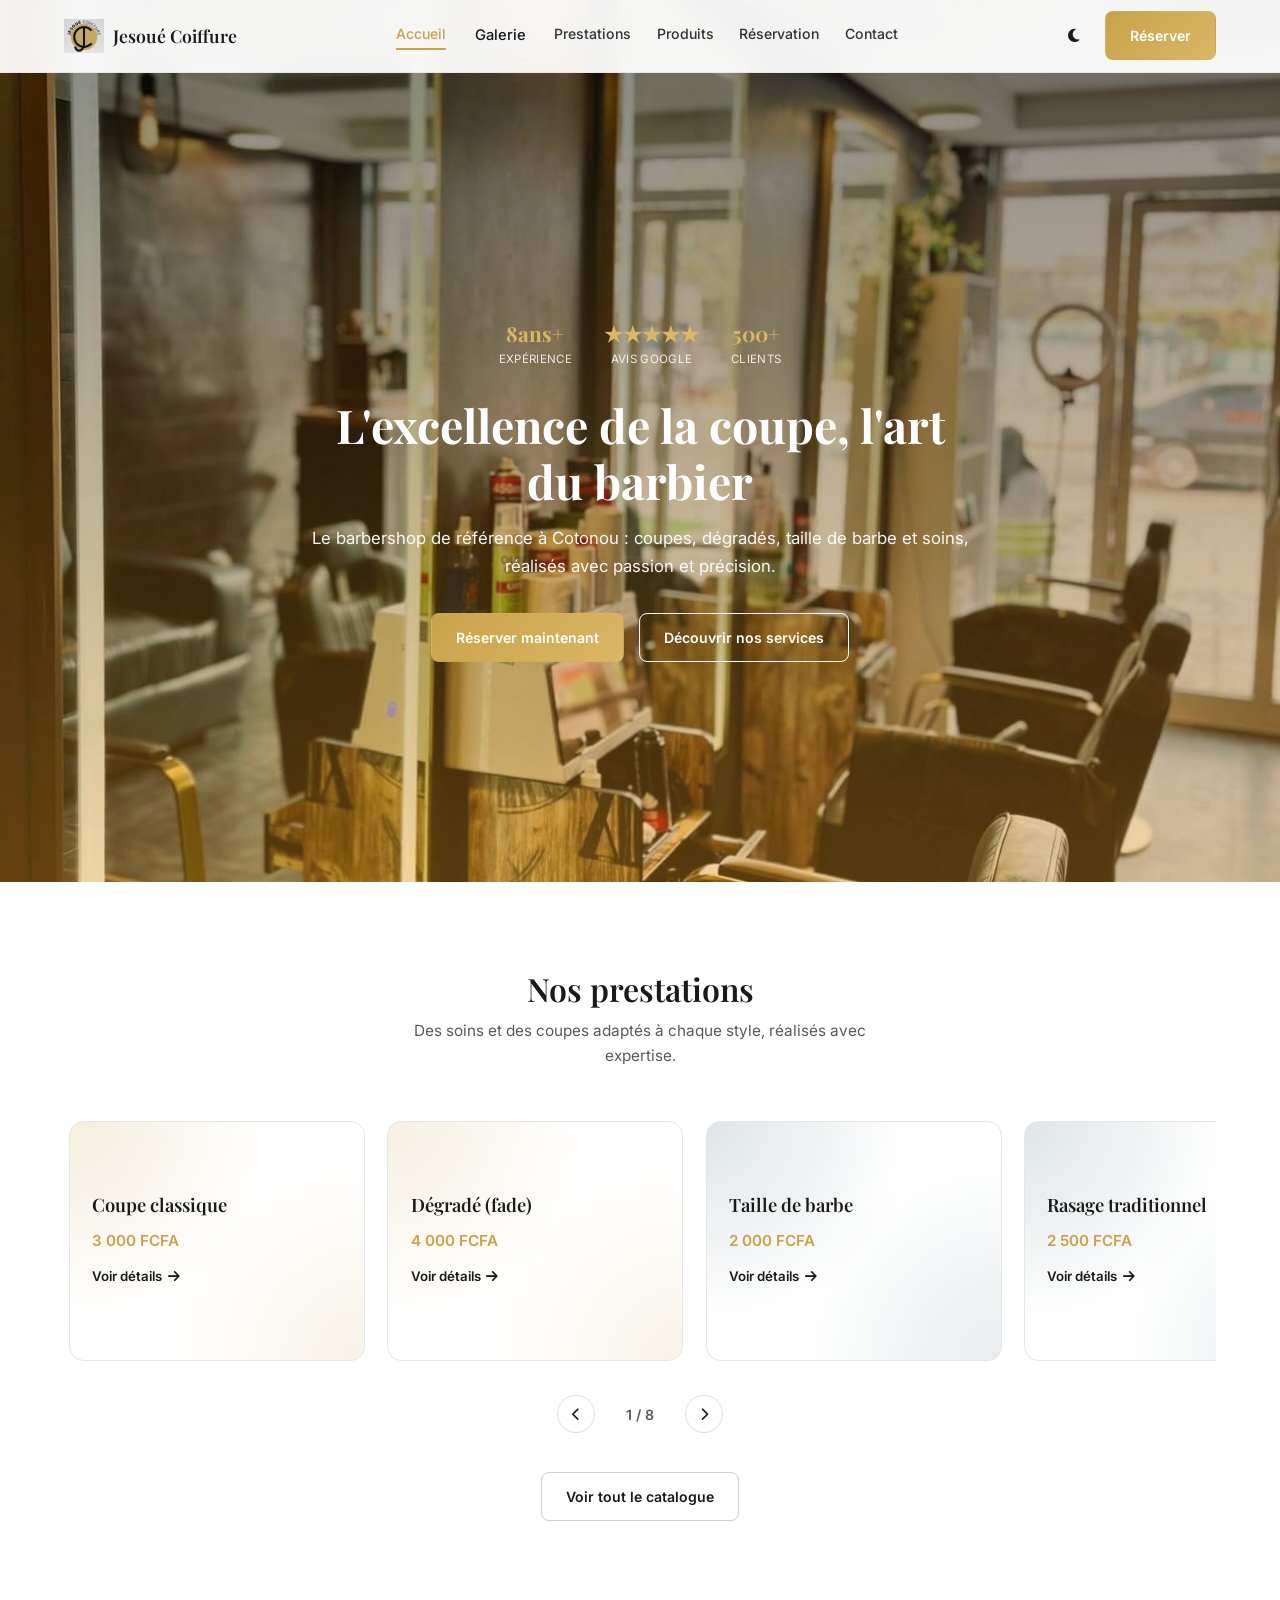
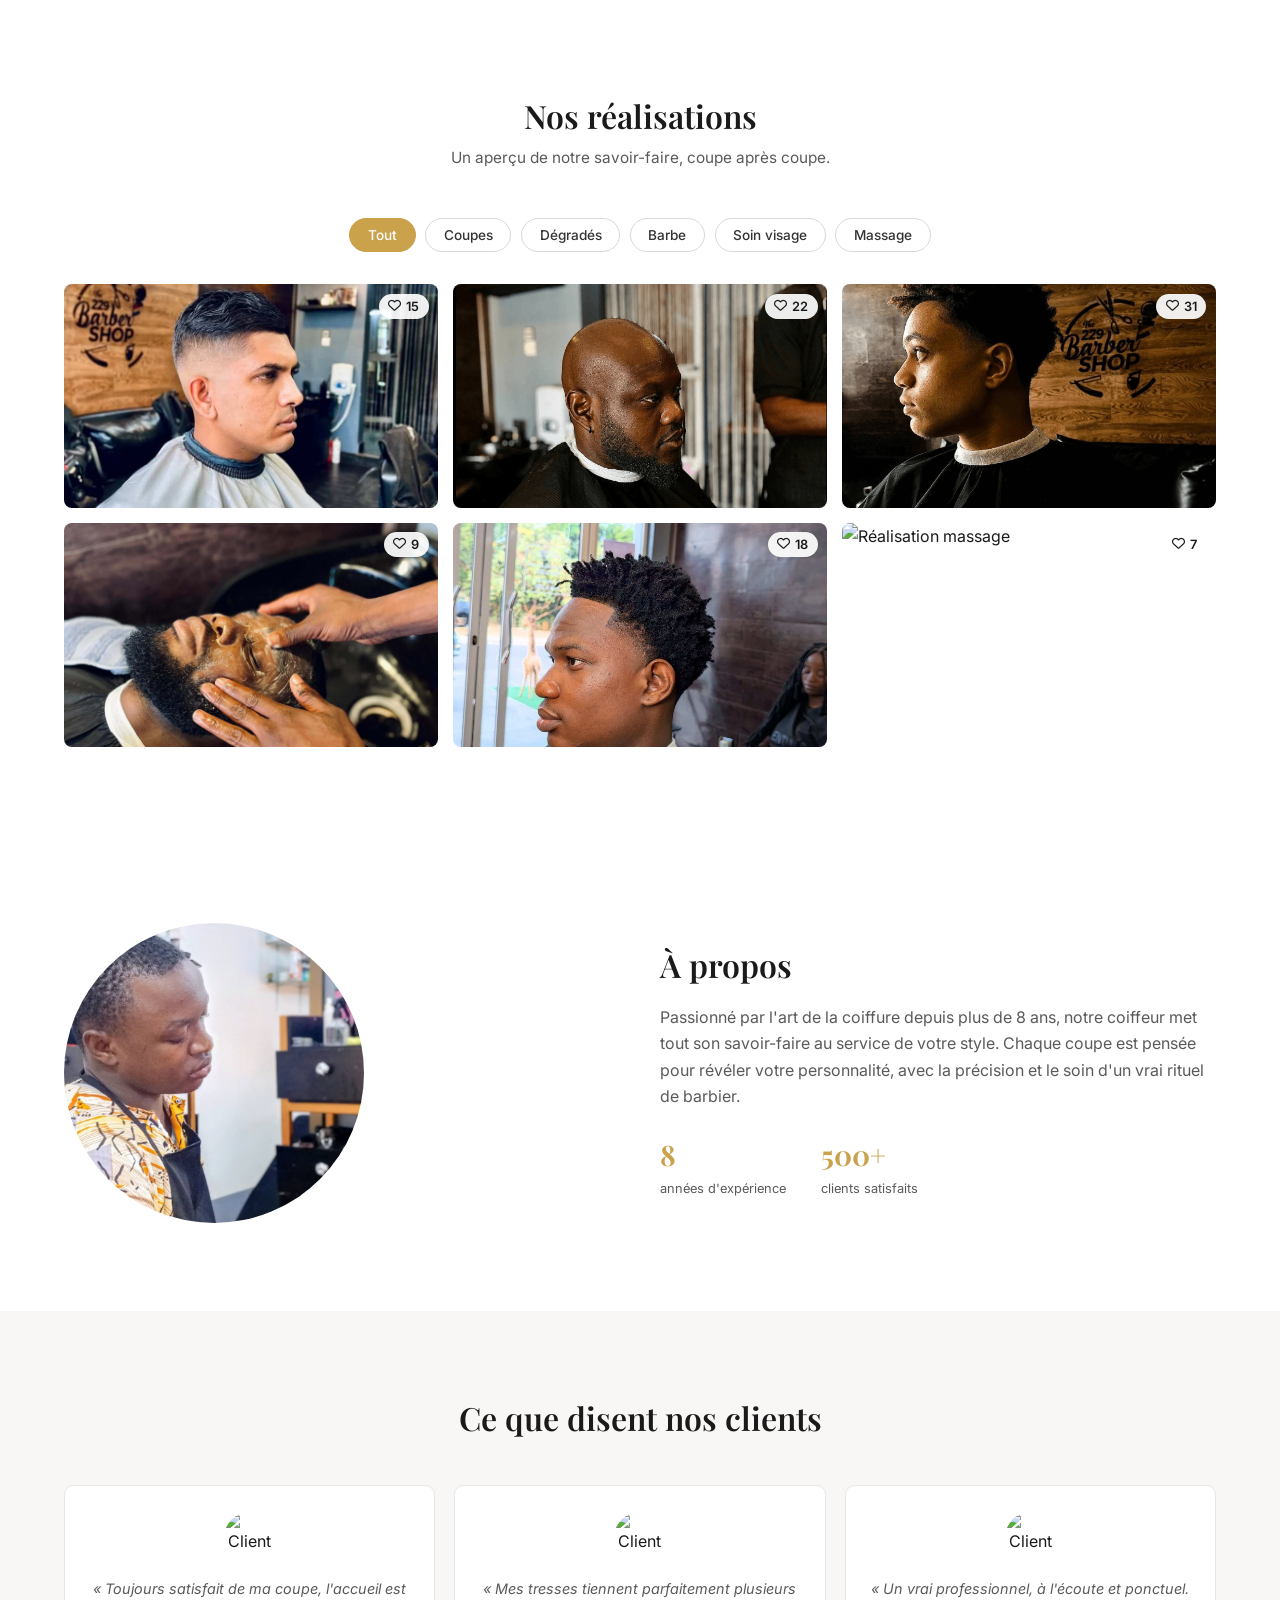
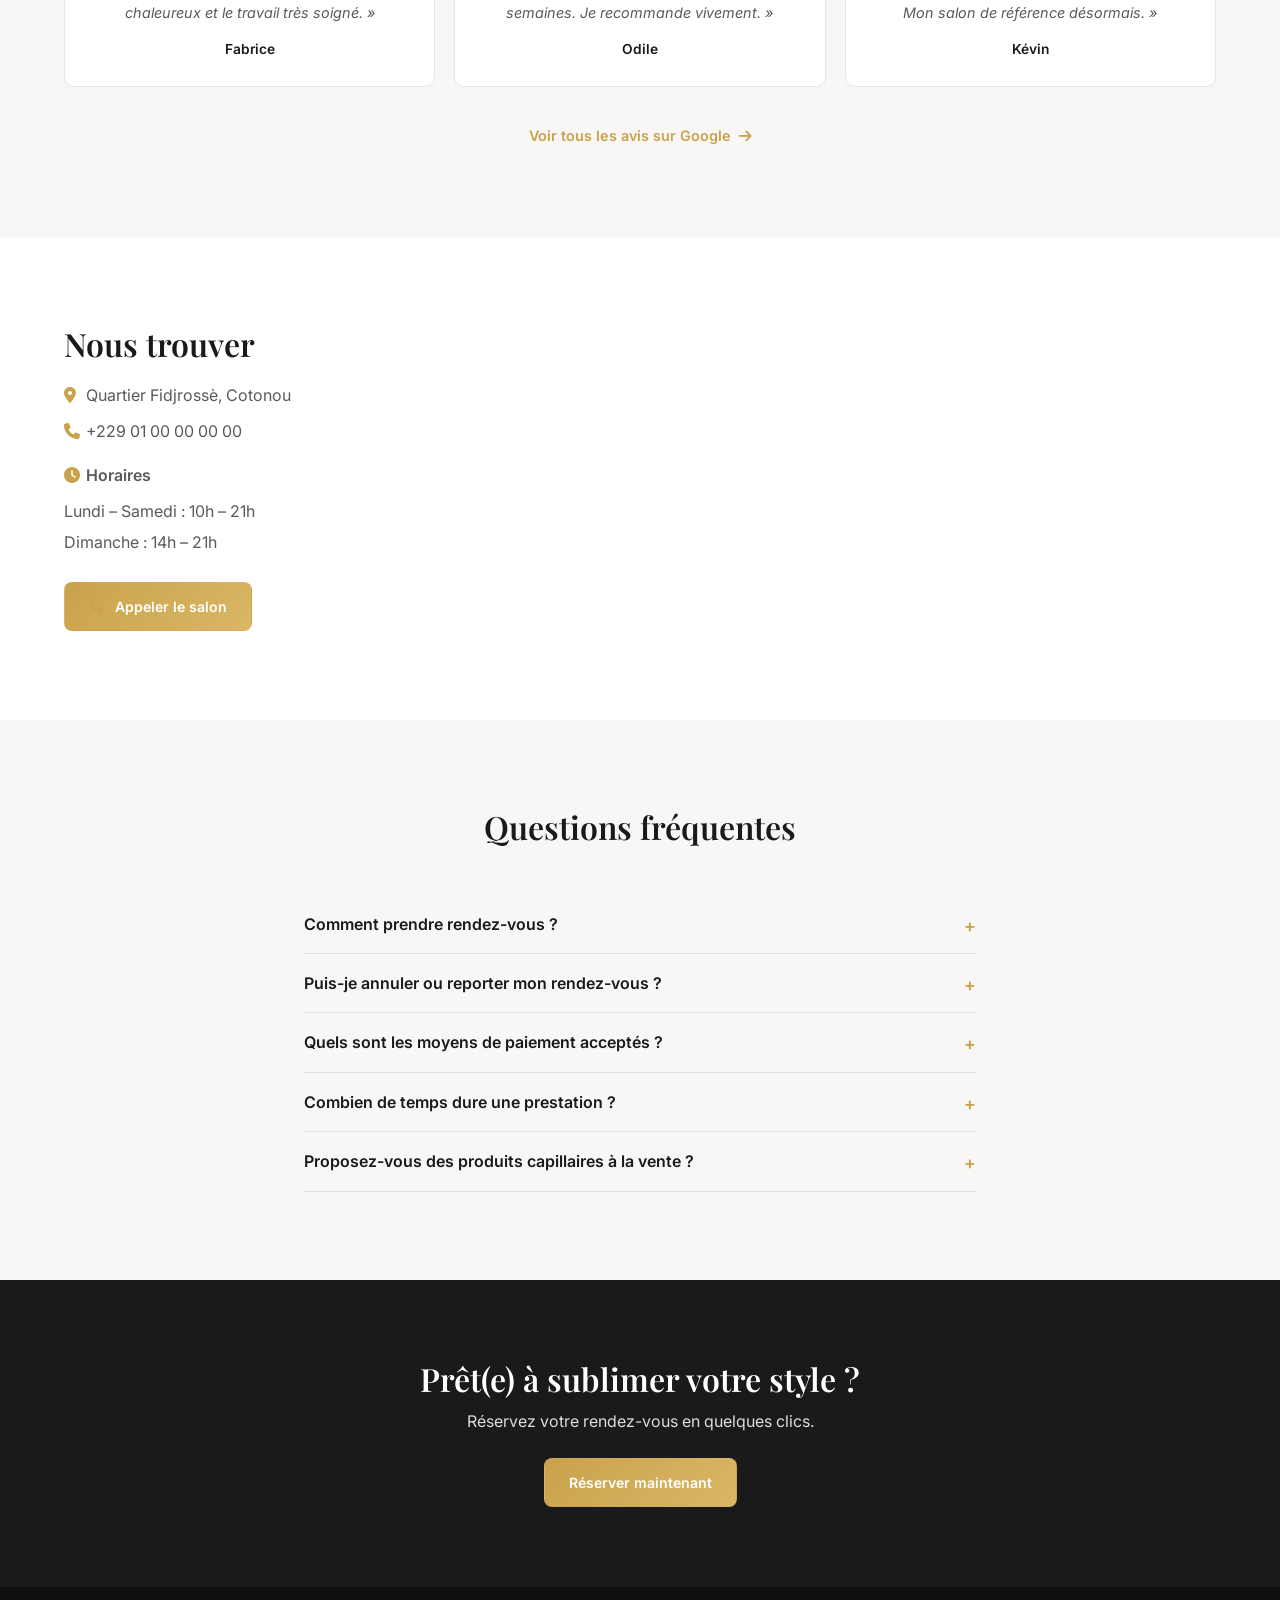
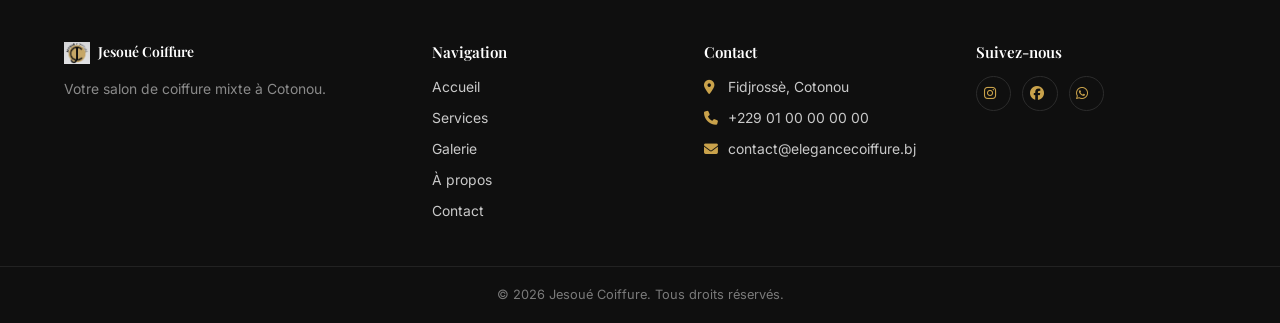
==== commit 54c5bd59: "Add files via upload" ====
--- a/index.html
+++ b/index.html
@@ -243,7 +243,7 @@
   <section class="section" id="apropos">
     <div class="section-conteneur apropos-grille">
       <div class="apropos-image">
-        <img src="https://images.unsplash.com/photo-1503951914875-452162b0f3f1?auto=format&fit=crop&w=700&q=70" alt="Le coiffeur dans son salon">
+        <img src="img/imagecoif.png" alt="Le coiffeur dans son salon">
       </div>
       <div class="apropos-contenu">
         <h2 class="apropos-titre">À propos</h2>
@@ -318,14 +318,7 @@
         </a>
       </div>
       <div class="localisation-carte">
-        <iframe
-          src="https://www.google.com/maps?q=Cotonou&output=embed"
-          width="100%"
-          height="350"
-          style="border:0;"
-          allowfullscreen=""
-          loading="lazy"
-          referrerpolicy="no-referrer-when-downgrade">
+        <iframe src="https://www.google.com/maps/embed?pb=!1m18!1m12!1m3!1d247.79340975822709!2d2.325893367459106!3d6.433267099999997!2m3!1f0!2f0!3f0!3m2!1i1024!2i768!4f13.1!3m3!1m2!1s0x1024a90052d7f919%3A0x79fd7bb52c399784!2sJosu%C3%A9%20coiffure!5e0!3m2!1sfr!2sbj!4v1787748209270!5m2!1sfr!2sbj" width="400" height="300" style="border: 17px;" allowfullscreen="" loading="lazy" referrerpolicy="strict-origin-when-cross-origin">
         </iframe>
       </div>
     </div>
--- a/css/accueil.css
+++ b/css/accueil.css
@@ -86,10 +86,11 @@
 .bouton-principal {
   background: linear-gradient(135deg, #c9a24b, #dab766);
   color: #fff;
-  box-shadow: 0 4px 14px rgba(201,162,75,0.32);
-}
-
-.bouton-principal:hover { transform: translateY(-2px); box-shadow: 0 8px 20px rgba(201,162,75,0.4); }
+  border-color: #ffffff 5px;
+  box-shadow: 1 4px 14px rgba(255, 241, 211, 0.426);
+}
+
+.bouton-principal:hover { transform: translateY(-2px); box-shadow: 0 8px 20px rgba(255, 244, 221, 0.4); }
 
 .bouton-secondaire {
   background: transparent;
@@ -241,7 +242,7 @@
 /* 5. HÉROS */
 .hero {
   position: relative;
-  min-height: 86vh;
+  min-height: 98vh;
   display: flex;
   align-items: center;
   justify-content: center;
@@ -255,14 +256,14 @@
 .hero-voile {
   position: absolute;
   inset: 0;
-  background: linear-gradient(180deg, rgba(0,0,0,0.45) 0%, rgba(0,0,0,0.62) 100%);
+  background: linear-gradient(180deg, rgba(0,0,0,0.45) 0%, rgba(235, 157, 32, 0.359) 100%);
 }
 
 .hero-badges {
   display: flex;
   justify-content: center;
   gap: 2rem;
-  margin-bottom: 1.6rem;
+  margin-bottom: 1.8rem;
 }
 
 .hero-badge {
@@ -293,9 +294,9 @@
   color: #ffffff;
 }
 
-.hero-titre { margin-bottom: 0.9rem; color: #ffffff; }
-
-.hero-soustitre { font-size: 1.05rem; margin-bottom: 1.8rem; opacity: 0.95; }
+.hero-titre { margin-bottom: 1rem; color: #ffffff; }
+
+.hero-soustitre { font-size: 1.05rem; margin-bottom: 2rem; opacity: 0.95; }
 
 .hero-boutons {
   display: flex;
@@ -455,12 +456,18 @@
 .apropos-grille {
   display: grid;
   grid-template-columns: 1fr 1fr;
-  gap: 3.5rem;
-  align-items: center;
-}
-
+  gap: 2.5rem;
+  align-items: center;
+}
+
+.apropos-image{
+    width: 300px;          /* largeur fixe */
+    height: 300px; 
+    margin-right: 50%;        /* hauteur = largeur (carré) */
+    border-radius: 50%;    /* rend le conteneur rond */
+    overflow: hidden;      /* cache ce qui dépasse */
+}
 .apropos-image img {
-  border-radius: 0.6rem;
   width: 100%;
   height: 25rem;
   object-fit: cover;
@@ -757,15 +764,15 @@
 
 .hero { padding: 5.5rem 1.2rem 0; min-height: 98vh; }
 
-.hero-badges { gap: 1.1rem; margin-bottom: 1.2rem; }
+.hero-badges { gap: 1.1rem; margin-bottom: 5.2rem; margin-top: -18px; }
 
 .hero-badge-nombre { font-size: 1.05rem; }
 
 .hero-badge-libelle { font-size: 0.62rem; }
 
-.hero-titre { font-size: 1.6rem; }
-
-.hero-soustitre { font-size: 1rem; }
+.hero-titre { font-size: 1.6rem; margin-top: 25PX; margin-bottom: 20PX; }
+
+.hero-soustitre { font-size: 0.7rem; }
 
 .hero-boutons {
   flex-direction: column;
@@ -774,7 +781,7 @@
   gap: 0.7rem;
 }
 
-.hero-boutons .bouton-principal { width: 100%; justify-content: center; }
+.hero-boutons .bouton-principal { width: 70%; justify-content: center; padding: 0.55rem 1.1rem; }
 
 .hero-boutons .bouton-secondaire {
   width: auto;
@@ -849,7 +856,7 @@
 }
 
 @media (max-width: 20rem) {/* 320px */
-  html { font-size: 14px; }
+html { font-size: 14px; }
 
 .nav-conteneur { gap: 0.6rem; }
 
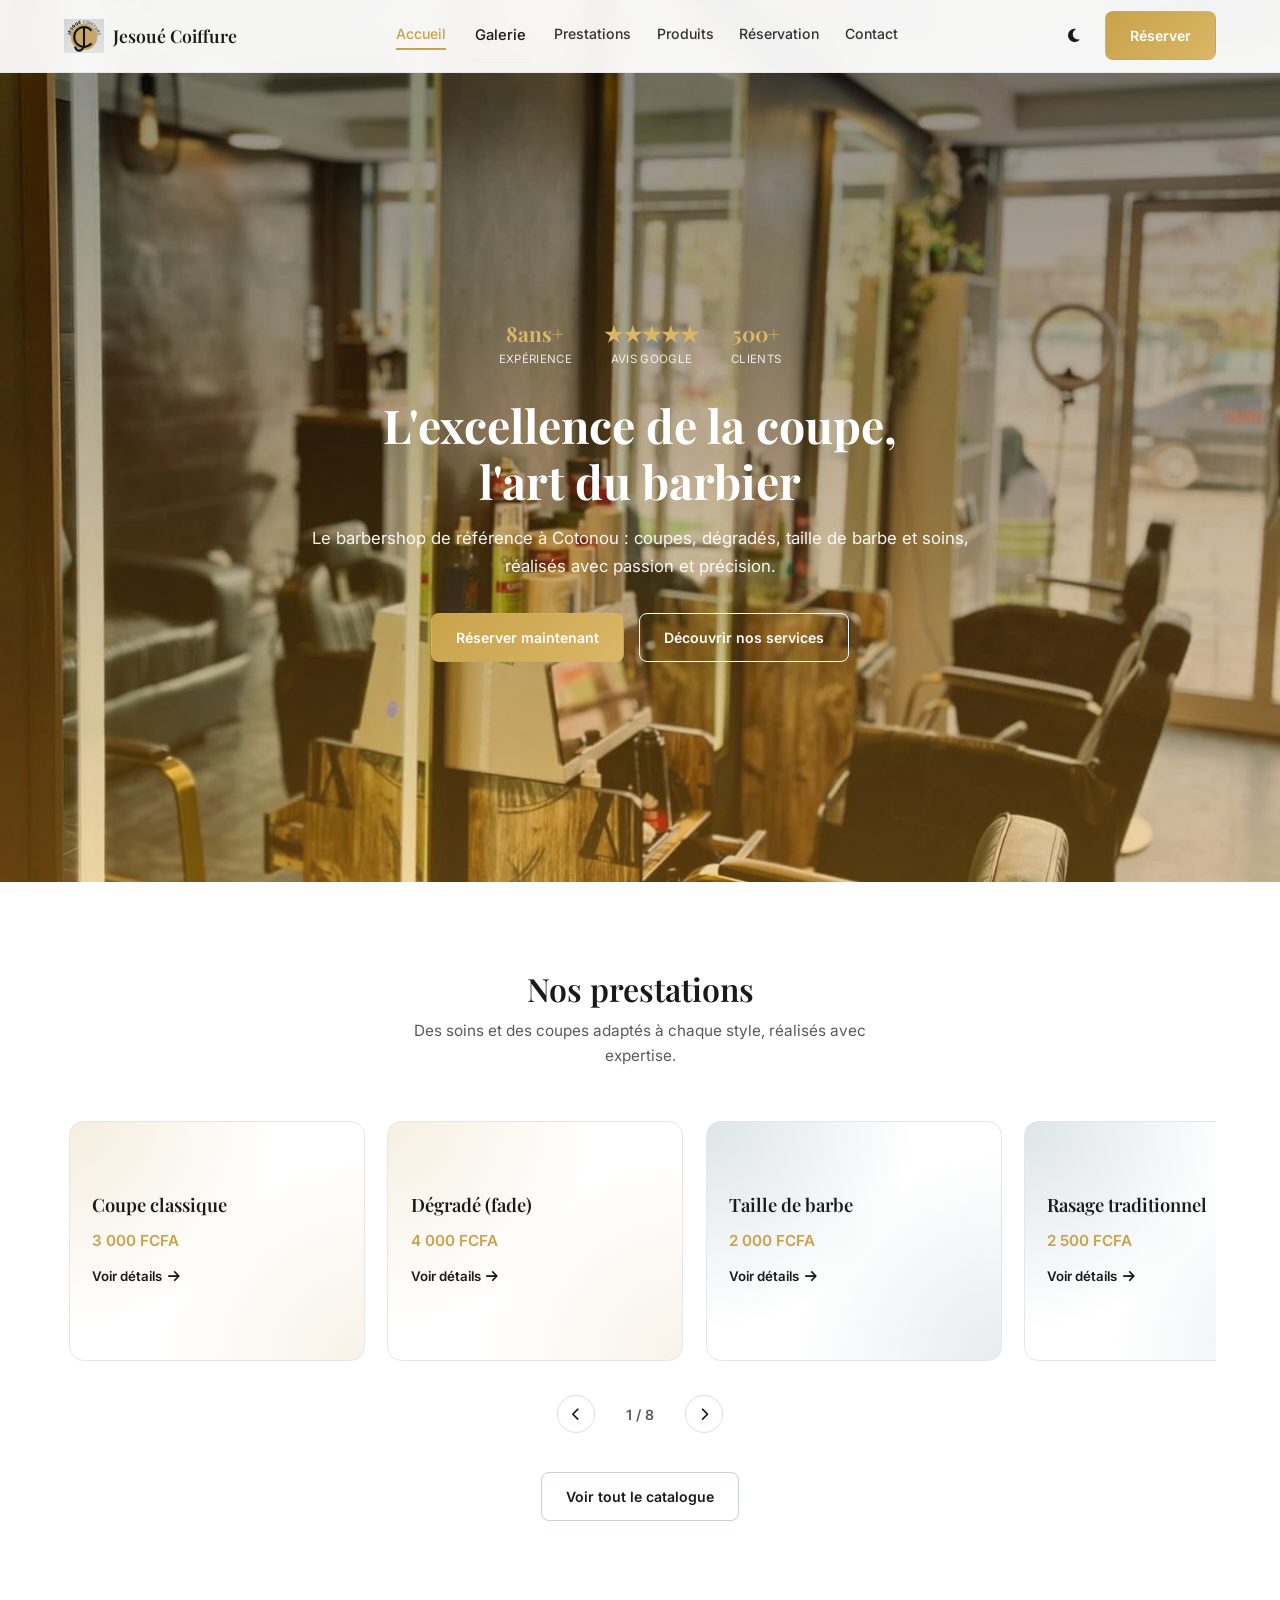
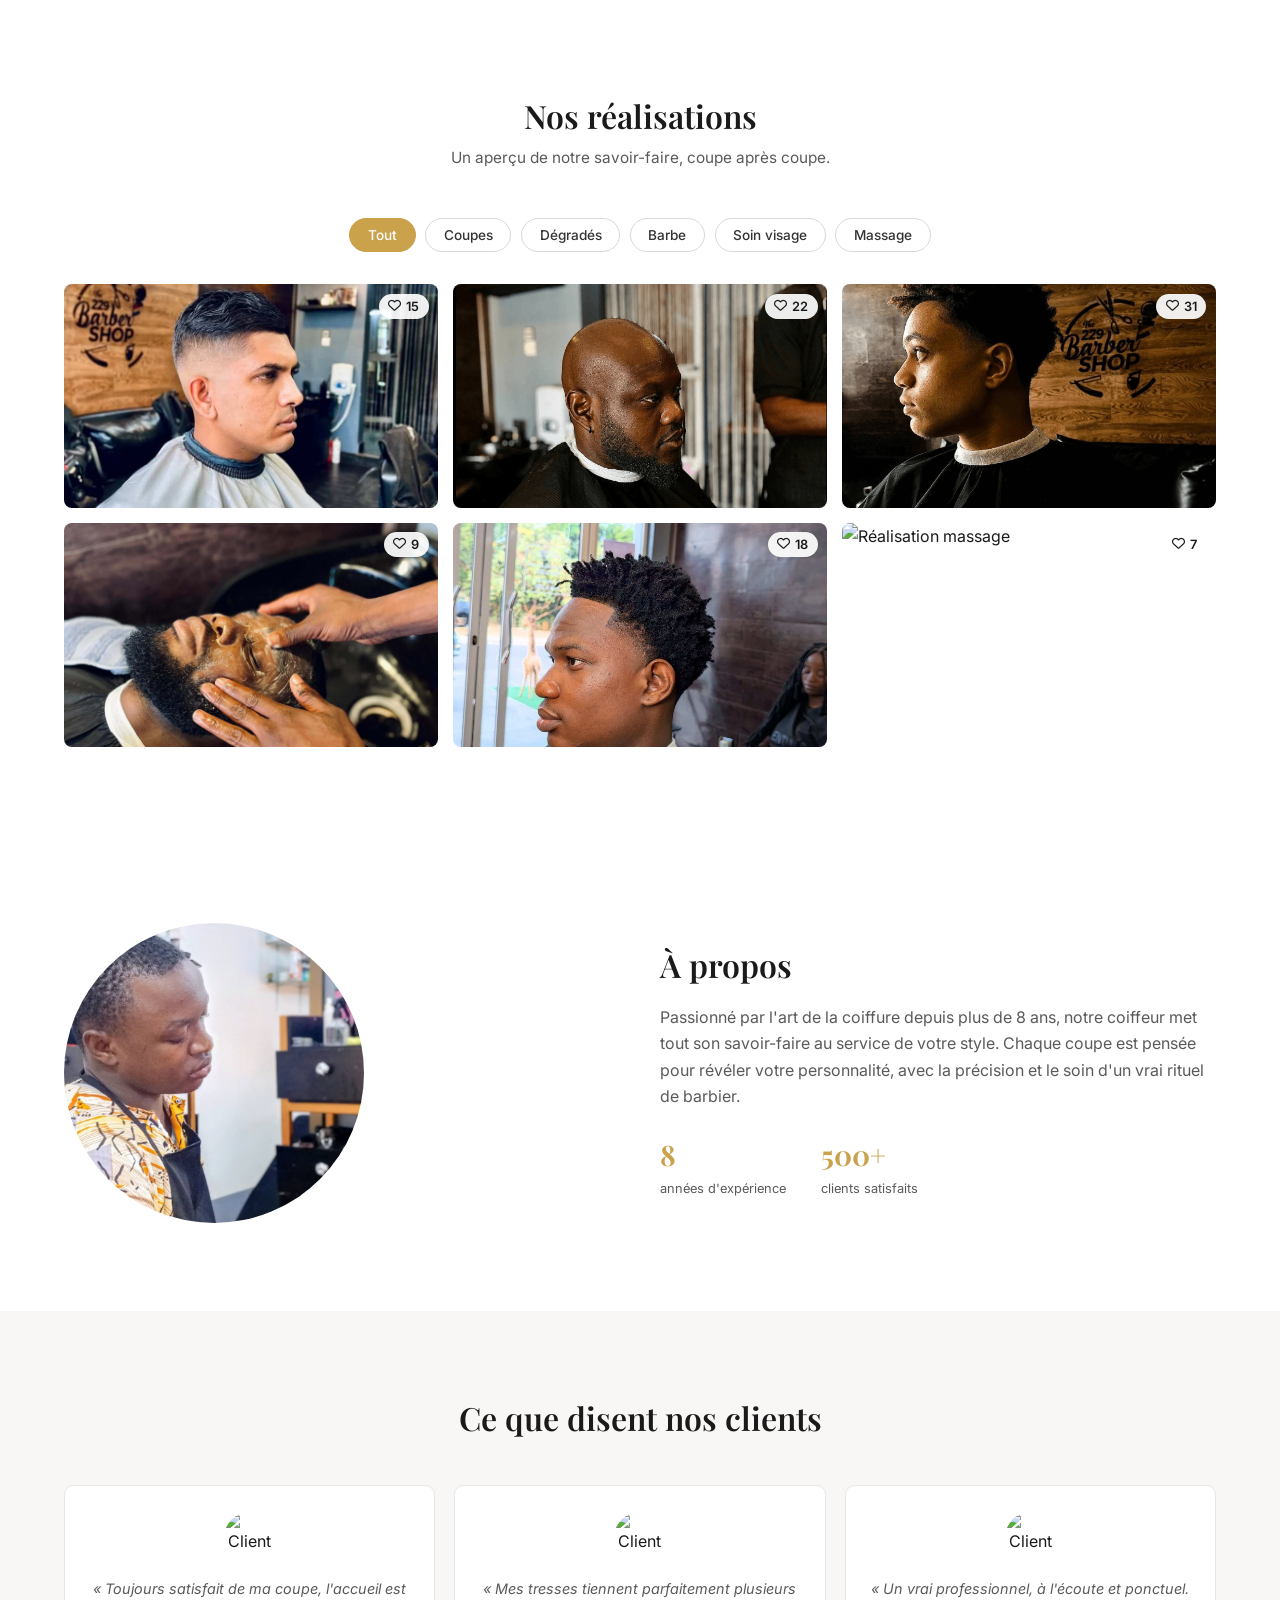
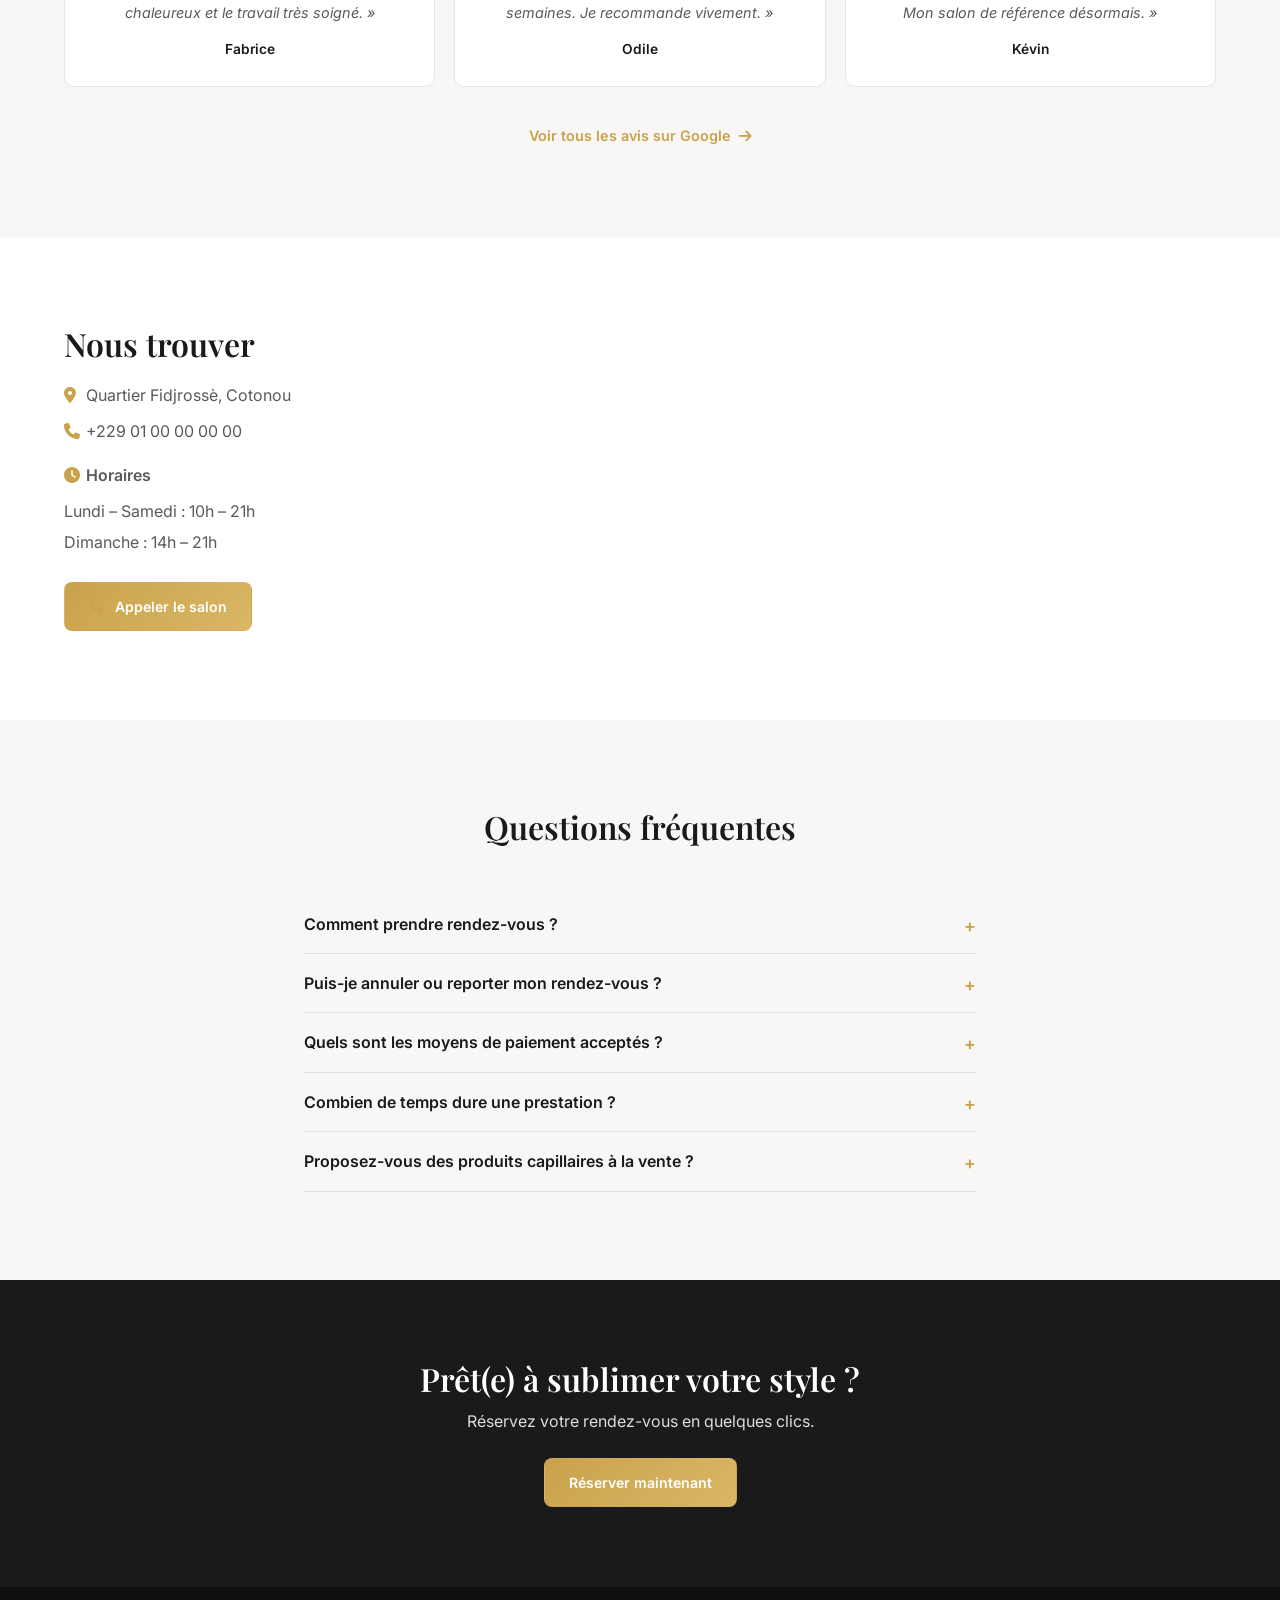
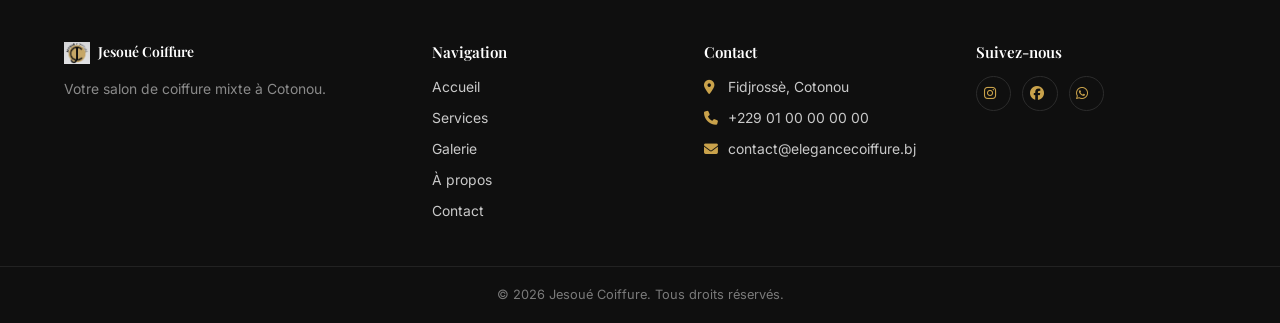
==== commit 233f005a: "Add files via upload" ====
--- a/index.html
+++ b/index.html
@@ -76,7 +76,7 @@
           <span class="hero-badge-libelle">Clients</span>
         </div>
       </div>
-      <h1 class="hero-titre">L'excellence de la coupe, l'art du barbier</h1>
+      <h1 class="hero-titre">L'excellence de la coupe,<br> l'art du barbier</h1>
       <p class="hero-soustitre">Le barbershop de référence à Cotonou : coupes, dégradés, taille de barbe et soins, réalisés avec passion et précision.</p>
       <div class="hero-boutons">
         <a href="reservation.html" class="bouton-principal">Réserver maintenant</a>
